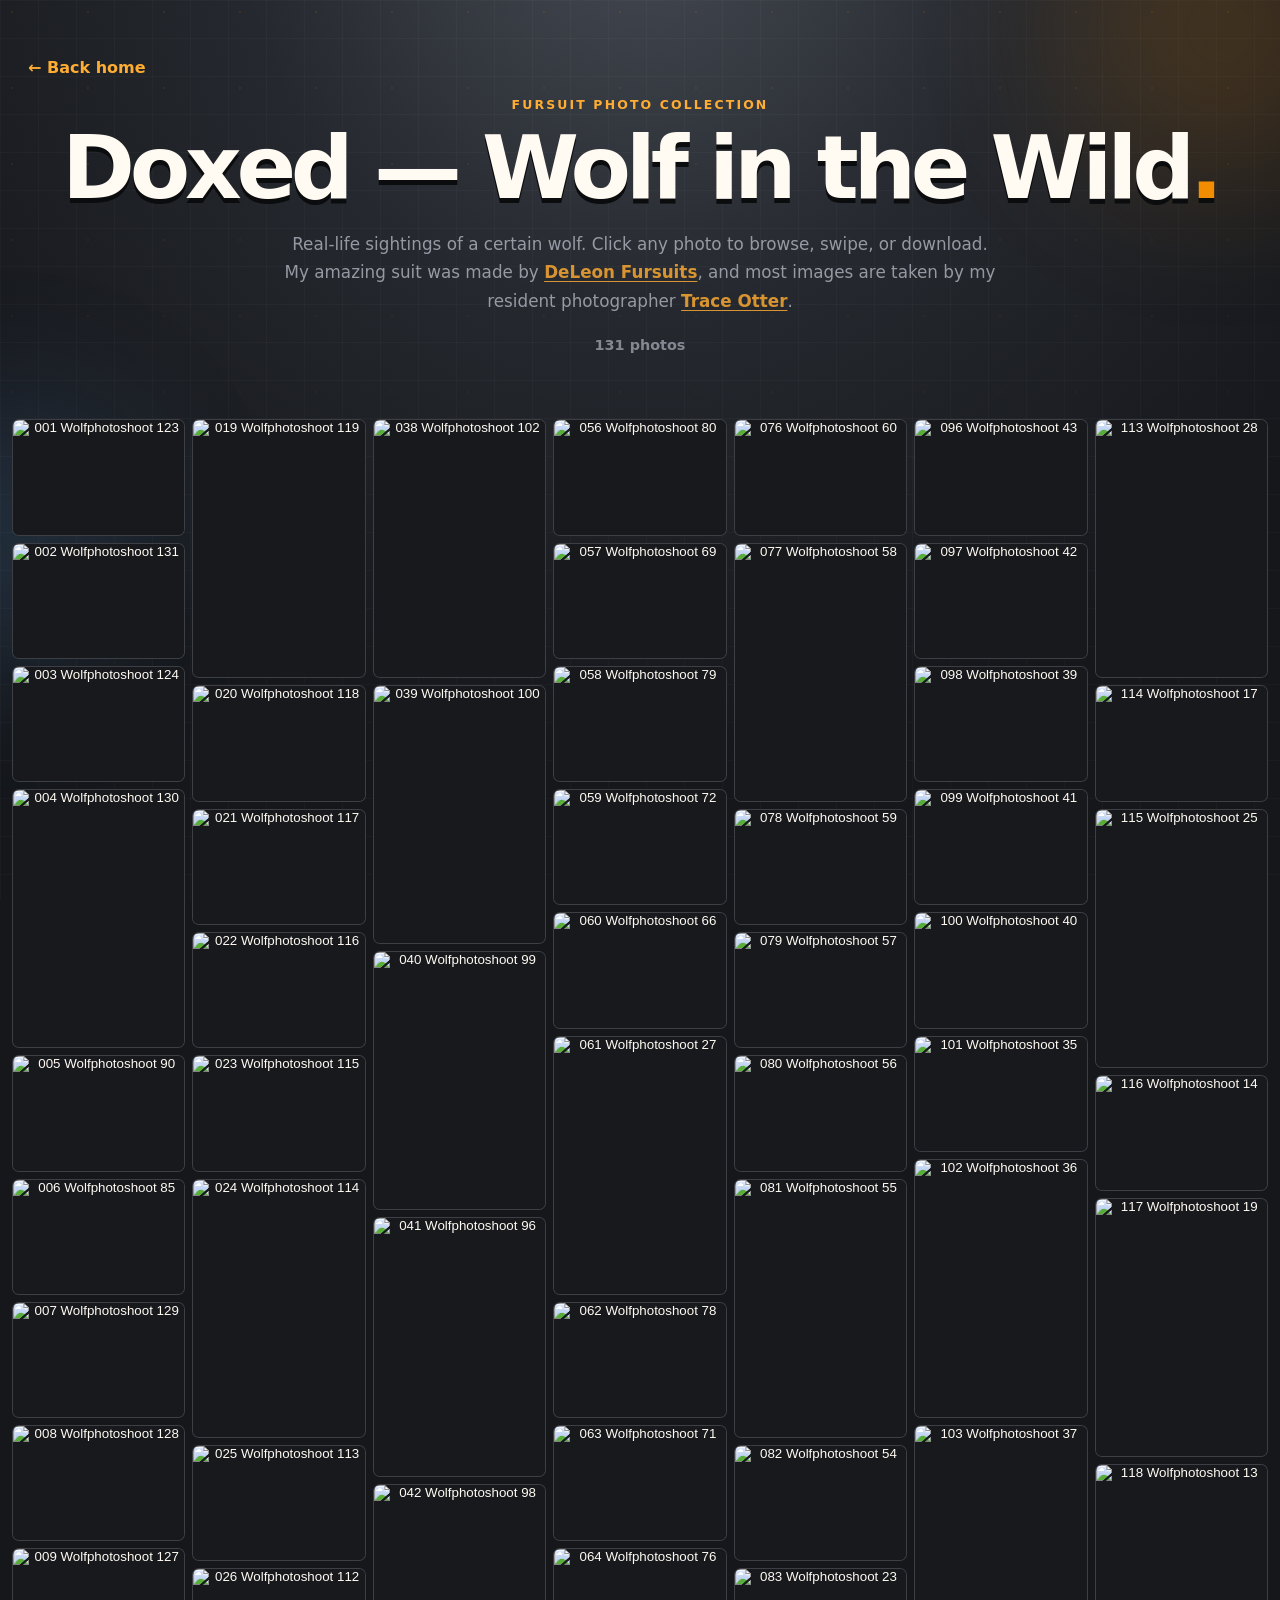
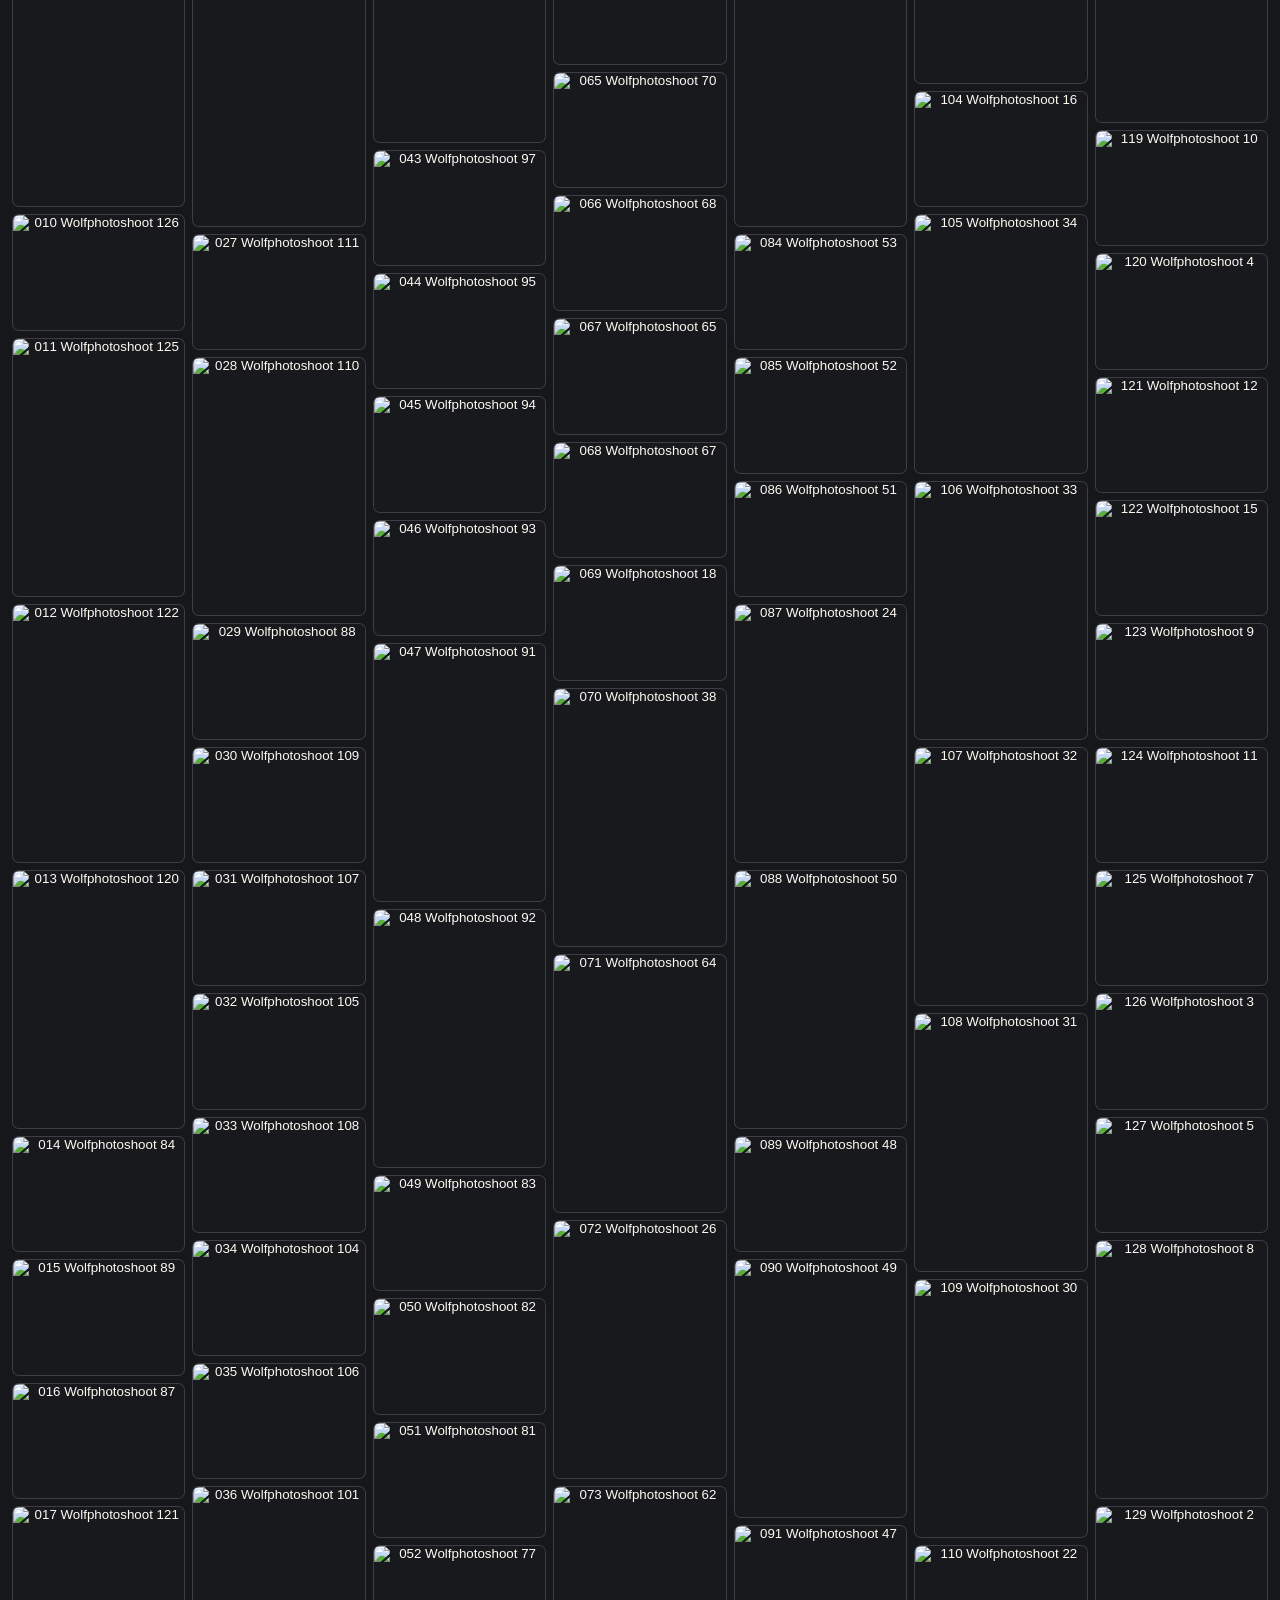
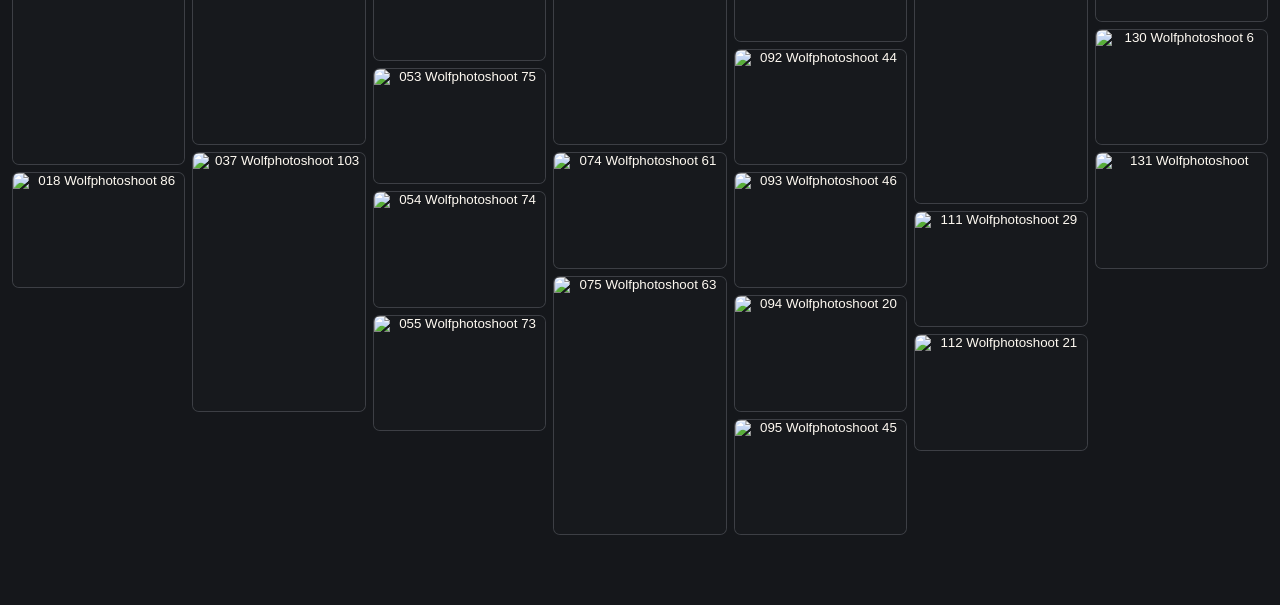
==== fursuit.html @ bd318115 "Add Wolf in the Wild gallery and update artwork and stickers" ====
<!doctype html>
<html lang="en">
<head>
  <meta charset="utf-8">
  <meta name="viewport" content="width=device-width, initial-scale=1, viewport-fit=cover">
  <meta name="theme-color" content="#f28c00">
  <meta name="description" content="Wolf in the Wild — Rex Wolf's fursuit photo gallery.">
  <title>Doxed — Wolf in the Wild | Rex Wolf</title>
  <link rel="icon" type="image/png" href="/favicon.png">
  <link rel="stylesheet" href="styles.css">
  <link rel="stylesheet" href="fursuit.css">
</head>
<body>
  <div class="ambient ambient-one"></div>
  <div class="ambient ambient-two"></div>
  <main class="wild-shell">
    <header class="wild-header">
      <a class="back-link" href="index.html">← Back home</a>
      <p class="wild-eyebrow">Fursuit photo collection</p>
      <h1>Doxed — Wolf in the Wild</h1>
      <p>
        Real-life sightings of a certain wolf. Click any photo to browse, swipe, or download.
        My amazing suit was made by
        <a href="https://www.deleonfursuits.com/" target="_blank" rel="noopener noreferrer">DeLeon Fursuits</a>,
        and most images are taken by my resident photographer
        <a href="https://otterontheinter.net/" target="_blank" rel="noopener noreferrer">Trace Otter</a>.
      </p>
      <p class="wild-count" id="wild-count" aria-live="polite"></p>
    </header>
    <section id="wild-grid" class="wild-grid" aria-label="Fursuit photo gallery"></section>
    <p id="wild-empty" class="wild-empty" hidden>No photos yet. Check back for more wolf sightings!</p>
  </main>
  <div id="wild-lightbox" class="lightbox wild-lightbox" role="dialog" aria-modal="true" aria-label="Fursuit photo viewer" aria-hidden="true">
    <div class="lightbox-panel">
      <header class="lightbox-head">
        <div class="wild-image-details"><h2 id="wild-title"></h2><p id="wild-caption"></p></div>
        <div class="lightbox-actions"><a id="wild-download" class="download-btn" download>Download</a><button class="close-btn" type="button" aria-label="Close photo viewer">×</button></div>
      </header>
      <div class="lightbox-stage"><button class="nav-btn prev" type="button" aria-label="Previous photo">‹</button><img id="wild-image" alt=""><button class="nav-btn next" type="button" aria-label="Next photo">›</button></div>
      <div class="lightbox-counter" id="wild-counter"></div>
    </div>
  </div>
  <script src="fursuit-data.js?v=20261105070651"></script>
  <script src="fursuit.js?v=20261105070651"></script>
</body>
</html>
---- styles.css ----
:root{--orange:#f28c00;--orange2:#ffad32;--charcoal:#1b1d22;--panel:#292c33;--paper:#fffaf2;--muted:#aeb3bd;--blue:#71b7ff;--shadow:#090a0d;--max:520px}
*{box-sizing:border-box}html{min-height:100%;background:#15171b}body{margin:0;min-height:100%;font-family:Inter,ui-rounded,"Segoe UI",system-ui,-apple-system,sans-serif;color:var(--paper);background:
linear-gradient(rgba(255,255,255,.025) 1px,transparent 1px),linear-gradient(90deg,rgba(255,255,255,.025) 1px,transparent 1px),radial-gradient(circle at 50% -10%,#454a53 0,#25282e 34%,#15171b 72%);background-size:38px 38px,38px 38px,auto;background-attachment:fixed;overflow-x:hidden}body:before{content:"";position:fixed;inset:0;pointer-events:none;opacity:.16;background-image:radial-gradient(circle at 12px 12px,rgba(242,140,0,.7) 1px,transparent 1.5px);background-size:76px 76px;mask-image:linear-gradient(to bottom,#000,transparent 78%)}a{color:inherit}.ambient{position:fixed;border-radius:50%;filter:blur(80px);opacity:.17;pointer-events:none}.ambient-one{width:320px;height:320px;background:var(--orange);top:-130px;right:-100px}.ambient-two{width:260px;height:260px;background:var(--blue);left:-120px;top:45%}.landing-shell{width:min(calc(100% - 28px),var(--max));margin:0 auto;padding:24px 0 42px;position:relative}.hero{text-align:center}.hero-art-wrap{position:relative;min-height:286px;display:flex;align-items:flex-end;justify-content:center}.hero-art{width:min(94vw,430px);max-height:350px;object-fit:contain;filter:drop-shadow(0 20px 18px rgba(0,0,0,.34));animation:float 5s ease-in-out infinite}.speech-bubble{position:absolute;right:0;top:6px;background:var(--paper);color:#24262b;border:3px solid var(--charcoal);border-radius:14px;padding:10px 13px;font-weight:800;font-size:.78rem;line-height:1.25;box-shadow:6px 7px 0 var(--orange)}.speech-bubble:after{content:"";position:absolute;left:18px;bottom:-14px;border:8px solid transparent;border-top-color:var(--paper);transform:rotate(12deg)}h1{font-size:clamp(2.8rem,12vw,4.5rem);margin:-2px 0 8px;letter-spacing:-.06em;line-height:.95;text-shadow:0 5px 0 #0b0c0e}h1:after{content:".";color:var(--orange)}.tagline{display:inline-flex;align-items:center;gap:8px;margin:8px 0 22px;padding:9px 14px;border:1px solid rgba(255,255,255,.14);border-radius:999px;background:rgba(255,255,255,.055);font-size:.86rem;color:#e2e4e8;box-shadow:0 6px 18px rgba(0,0,0,.22)}.status-dot{width:9px;height:9px;border-radius:50%;background:var(--orange);box-shadow:0 0 0 4px rgba(242,140,0,.18)}.link-stack{display:grid;gap:11px}.social-card{display:grid;grid-template-columns:48px 1fr auto;gap:13px;align-items:center;min-height:68px;padding:10px 12px;text-decoration:none;background:linear-gradient(145deg,#32353d,#24262c);border:1px solid rgba(255,255,255,.11);border-radius:14px;box-shadow:0 7px 0 #0d0e11,0 12px 25px rgba(0,0,0,.22);transition:transform .16s ease,border-color .16s ease,box-shadow .16s ease;cursor:pointer;position:relative;overflow:hidden}.social-card:before{content:"";position:absolute;left:0;top:0;bottom:0;width:4px;background:var(--orange)}.social-card:hover,.social-card:focus-visible{transform:translateY(-3px);border-color:rgba(242,140,0,.7);box-shadow:0 10px 0 #0d0e11,0 18px 30px rgba(0,0,0,.3);outline:none}.social-card:active{transform:translateY(3px);box-shadow:0 3px 0 #0d0e11}.icon-box{width:48px;height:48px;border-radius:12px;display:grid;place-items:center;background:var(--orange);color:#191a1e;font-weight:950;letter-spacing:-.06em;box-shadow:inset 0 0 0 2px rgba(255,255,255,.25)}.link-copy{display:flex;flex-direction:column;min-width:0}.link-copy strong{font-size:1.03rem}.link-copy small{color:var(--muted);font-size:.78rem;margin-top:2px;white-space:nowrap;overflow:hidden;text-overflow:ellipsis}.action{height:36px;min-width:36px;padding:0 10px;border-radius:10px;display:grid;place-items:center;background:rgba(255,255,255,.075);color:var(--orange2);font-weight:900}.copy-action{font-size:.72rem}.gallery-link{margin-top:5px;background:linear-gradient(145deg,#3b3429,#272522)}.gallery-link .icon-box{background:var(--blue)}.gallery-link:before{background:var(--blue)}.gallery-link .action{color:var(--blue)}footer{text-align:center;margin-top:38px;color:#8f949f;font-size:.76rem}.footer-avatar{width:94px;height:94px;border-radius:50%;object-fit:cover;border:3px solid var(--orange);box-shadow:0 8px 0 #0d0e11;margin-bottom:8px}.toast{position:fixed;left:50%;bottom:28px;transform:translate(-50%,30px);opacity:0;background:var(--paper);color:#202126;padding:11px 16px;border-radius:999px;font-weight:850;box-shadow:0 12px 30px rgba(0,0,0,.4);transition:.22s ease;z-index:50}.toast.show{opacity:1;transform:translate(-50%,0)}
/* Gallery */
.gallery-shell{width:min(calc(100% - 28px),1050px);margin:0 auto;padding:34px 0 60px;position:relative}
.gallery-header{margin-bottom:24px}
.back-link{display:inline-block;color:var(--orange2);font-weight:800;text-decoration:none;margin-bottom:20px}
.gallery-title-row{display:flex;align-items:center;gap:18px}
.gallery-title-row img{width:92px;height:92px;border-radius:24px;object-fit:cover;border:3px solid var(--orange);box-shadow:0 8px 0 #0b0c0f}
.gallery-title-row h1{font-size:clamp(2.25rem,8vw,4rem);margin:0 0 7px}
.gallery-title-row p{margin:0;color:var(--muted)}
.gallery-grid{display:grid;grid-template-columns:repeat(auto-fit,minmax(220px,1fr));gap:16px}
.gallery-card{padding:0;border:1px solid rgba(255,255,255,.12);border-radius:16px;overflow:hidden;background:#292c32;color:var(--paper);text-align:left;cursor:pointer;box-shadow:0 8px 0 #0c0d10;transition:.18s ease}
.gallery-card:hover,
.gallery-card:focus-visible{transform:translateY(-4px);border-color:var(--orange);outline:none}
.gallery-card img {
    display: block;
    width: 100%;
    aspect-ratio: 1;
    object-fit: cover;
    object-position: center 25%;
    background: #111;
}
.gallery-card span{display:flex;flex-direction:column;padding:13px 14px 15px}
.gallery-card strong{font-size:1rem}.gallery-card small{color:var(--muted);margin-top:3px}
.lightbox{position:fixed;inset:0;padding:20px;background:rgba(5,6,8,.88);backdrop-filter:blur(9px);display:none;place-items:center;z-index:100}
.lightbox.open{display:grid}
.lightbox-panel{width:min(100%,1100px);max-height:calc(100vh - 40px);display:flex;flex-direction:column;background:#1f2227;border:1px solid rgba(255,255,255,.13);border-radius:18px;overflow:hidden;box-shadow:0 30px 80px rgba(0,0,0,.65)}
.lightbox-head{display:flex;justify-content:space-between;align-items:center;gap:16px;padding:13px 16px;background:#f7f3ec;color:#222}
.lightbox-head h2{font-size:1rem;margin:0}
.lightbox-head p{font-size:.75rem;color:#666;margin:3px 0 0}
.lightbox-actions{display:flex;gap:8px;align-items:center}
.download-btn,.close-btn{border:0;border-radius:999px;padding:9px 13px;background:#222;color:#fff;text-decoration:none;font-weight:800;font-size:.78rem}
.close-btn{width:36px;height:36px;padding:0;background:#e6e1d9;color:#222;font-size:1.35rem;cursor:pointer}
.lightbox-stage{min-height:0;position:relative;display:flex;align-items:center;justify-content:center;padding:16px;background:#111318;flex:1}
.lightbox-stage img{max-width:100%;max-height:calc(100vh - 155px);object-fit:contain}
.nav-btn{position:absolute;top:50%;transform:translateY(-50%);width:46px;height:58px;border:0;border-radius:13px;background:rgba(0,0,0,.55);color:#fff;font-size:2.2rem;cursor:pointer}
.nav-btn.prev{left:12px}
.nav-btn.next{right:12px}
.lightbox-counter{text-align:center;padding:7px;background:#191b20;color:#999;font-size:.74rem}

@keyframes float{50%{transform:translateY(-8px) rotate(-.4deg)}}@media(max-width:560px){.landing-shell{padding-top:8px}
.hero-art-wrap{min-height:248px}
.speech-bubble{right:2px;top:2px;font-size:.69rem}
.social-card{min-height:64px;grid-template-columns:44px 1fr auto}
.icon-box{width:44px;height:44px}.gallery-title-row img{width:72px;height:72px;border-radius:19px}
.lightbox{padding:0}.lightbox-panel{max-height:100vh;height:100%;border-radius:0}
.lightbox-head{padding:11px}.download-btn{padding:8px 10px}.lightbox-stage img{max-height:calc(100vh - 140px)}.nav-btn{width:39px;height:50px}.gallery-grid{grid-template-columns:repeat(2,minmax(0,1fr));gap:11px}.gallery-card span{padding:10px}.gallery-card small{font-size:.69rem}}@media(prefers-reduced-motion:reduce){*{scroll-behavior:auto!important;animation:none!important;transition:none!important}}

.icon-box {
    width: 52px;
    height: 52px;
    flex-shrink: 0;

    overflow: hidden;      /* clips anything outside */
    border-radius: 14px;   /* same radius as your icons */

    padding: 0;
    display: flex;
    align-items: center;
    justify-content: center;
}

.icon-box img {
    width: 100%;
    height: 100%;
    display: block;
    object-fit: cover;     /* fills the box */
}

/* Artist Reference */
.artist-shell{width:min(calc(100% - 28px),1050px);margin:0 auto;padding:34px 0 60px;position:relative}
.artist-header{margin-bottom:24px}
.artist-actions{display:flex;justify-content:center;margin:28px 0 26px}
.terms-btn{display:inline-flex;align-items:center;justify-content:center;min-height:58px;padding:0 28px;border-radius:14px;background:linear-gradient(145deg,#f7a62d,#f28c00);color:#1b1d22;text-decoration:none;font-weight:900;font-size:1.05rem;border:1px solid rgba(255,255,255,.25);box-shadow:0 8px 0 #9d5b00,0 14px 28px rgba(0,0,0,.28);transition:transform .16s ease,box-shadow .16s ease}
.terms-btn:hover,.terms-btn:focus-visible{transform:translateY(-3px);box-shadow:0 11px 0 #9d5b00,0 18px 32px rgba(0,0,0,.32);outline:none}
.terms-btn:active{transform:translateY(3px);box-shadow:0 4px 0 #9d5b00}
.refsheet-wrap{margin:0 0 34px;padding:12px;background:#292c32;border:1px solid rgba(255,255,255,.12);border-radius:16px;box-shadow:0 8px 0 #0c0d10}
.refsheet-wrap img{display:block;width:100%;height:auto;border-radius:10px;background:#111}
.artist-copy{max-width:860px;margin:0 auto;color:#e7e9ed;font-size:1rem;line-height:1.72}
.artist-copy h2{margin:34px 0 12px;color:var(--paper);font-size:1.65rem;letter-spacing:-.025em}
.artist-copy h2:first-child{margin-top:0}
.artist-copy p{margin:0 0 17px}
.artist-copy ul{margin:0 0 18px;padding-left:1.4rem}
.artist-copy li{margin:7px 0}
.artist-copy strong{color:var(--paper)}
.artist-copy a{color:var(--orange2);font-weight:800}
.artist-note{margin:24px 0;padding:18px 20px;background:linear-gradient(145deg,#3b3429,#272522);border:1px solid rgba(242,140,0,.45);border-left:5px solid var(--orange);border-radius:14px;box-shadow:0 7px 0 #0d0e11}
.artist-note h2{margin:0 0 10px;font-size:1.25rem;color:var(--orange2)}
.artist-note p:last-child,.artist-note ul:last-child{margin-bottom:0}
.artist-shorthand{margin:24px 0;padding:14px 18px;text-align:center;background:rgba(255,255,255,.055);border:1px solid rgba(255,255,255,.14);border-radius:14px;font-weight:900;color:var(--paper)}
@media(max-width:560px){.artist-shell{padding-top:24px}.artist-actions{margin-top:22px}.terms-btn{width:100%}.refsheet-wrap{padding:7px;margin-bottom:28px}.artist-copy{font-size:.96rem;line-height:1.66}.artist-copy h2{font-size:1.4rem}.artist-note{padding:16px}}
---- fursuit.css ----
/* Wolf in the Wild — Header Styling */
/* Inherits the existing RexWolf palette and background */

.wild-shell {
    width: min(1500px, calc(100% - 28px));
    margin: auto;
    padding: 34px 0 70px;
    position: relative;
}

/* Header — matches Sticker Gallery spacing */
.wild-header {
    position: relative;
    text-align: center;
    margin-bottom: 28px;
    padding: 24px 16px 38px;
}

/* Back to homepage */
.wild-header .back-link {
    display: block;
    width: max-content;
    text-align: left;
}

/* Small orange text above title */
.wild-eyebrow {
    color: var(--orange2);
    font-size: 0.78rem;
    font-weight: 900;
    letter-spacing: 0.17em;
    text-transform: uppercase;
    margin: 6px 0 14px;
}

/* Main title */
.wild-header h1 {
    margin: 0;
    font-size: clamp(2.5rem, 7vw, 5.5rem);
    line-height: 0.95;
}

/* Description */
.wild-header > p:not(.wild-eyebrow):not(.wild-count) {
    max-width: 720px;
    margin: 20px auto 0;
    color: var(--muted);
    font-size: 1.05rem;
    line-height: 1.7;
    opacity: 0.82;
}

/* Photographer and maker credits */
.wild-header p a {
    color: var(--orange2);
    font-weight: 800;
    text-decoration: underline;
    text-underline-offset: 3px;
    transition: color 0.2s ease;
}

.wild-header p a:hover {
    color: var(--paper);
}

/* Photo count */
.wild-header .wild-count {
    margin: 22px 0 0;
    color: var(--muted);
    font-size: 0.9rem;
    font-weight: 700;
    opacity: 0.7;
}
/* Responsive masonry: each photo keeps its natural aspect ratio.
   CSS multi-columns create the staggered, tightly packed photo-wall look. */
.wild-shell{width:min(1800px,calc(100% - 24px))}
.wild-grid{column-count:8;column-gap:7px}
.wild-card{display:block;width:100%;height:auto;position:relative;break-inside:avoid;-webkit-column-break-inside:avoid;margin:0 0 7px;padding:0;border:1px solid rgba(255,255,255,.13);border-radius:7px;overflow:hidden;background:#202329;color:var(--paper);cursor:pointer;box-shadow:none;transition:border-color .17s ease,filter .17s ease}
.wild-card:hover,.wild-card:focus-visible{border-color:var(--orange);filter:brightness(1.08);outline:2px solid var(--orange);outline-offset:-2px}
.wild-card img{display:block;width:100%;height:auto;object-fit:contain;background:#17191d}
.wild-card span{position:absolute;bottom:0;left:0;right:0;padding:20px 7px 7px;background:linear-gradient(transparent,rgba(0,0,0,.82));font-weight:700;font-size:.69rem;color:white;text-align:left;opacity:0;transition:opacity .17s}
.wild-card:hover span,.wild-card:focus-visible span{opacity:1}
@media(max-width:1500px){.wild-grid{column-count:7}}
@media(max-width:1250px){.wild-grid{column-count:6}}
@media(max-width:1050px){.wild-grid{column-count:5}}
@media(max-width:850px){.wild-grid{column-count:4}}
.wild-empty{text-align:center;color:var(--muted);padding:40px}
.wild-lightbox .lightbox-panel{height:min(94dvh,1000px)}
.wild-lightbox .lightbox-stage{overflow:hidden}
.wild-lightbox .lightbox-stage img{width:auto;height:auto;max-width:100%;max-height:calc(94dvh - 110px)}
.wild-image-details{min-width:0}
.wild-image-details h2,.wild-image-details p{overflow:hidden;text-overflow:ellipsis;white-space:nowrap}
@media(max-width:680px){.wild-shell{padding-top:22px;width:calc(100% - 18px)}.wild-grid{column-count:3;column-gap:6px}.wild-card{margin-bottom:6px;border-radius:6px}.wild-lightbox .lightbox-panel{height:100dvh;max-height:100dvh}.wild-lightbox .lightbox-stage img{max-height:calc(100dvh - 130px)}.wild-lightbox .lightbox-head{gap:7px}.wild-image-details{flex:1}}
@media(max-width:430px){.wild-grid{column-count:2}}
@media(prefers-reduced-motion:reduce){.wild-card,.wild-card span{transition:none}}
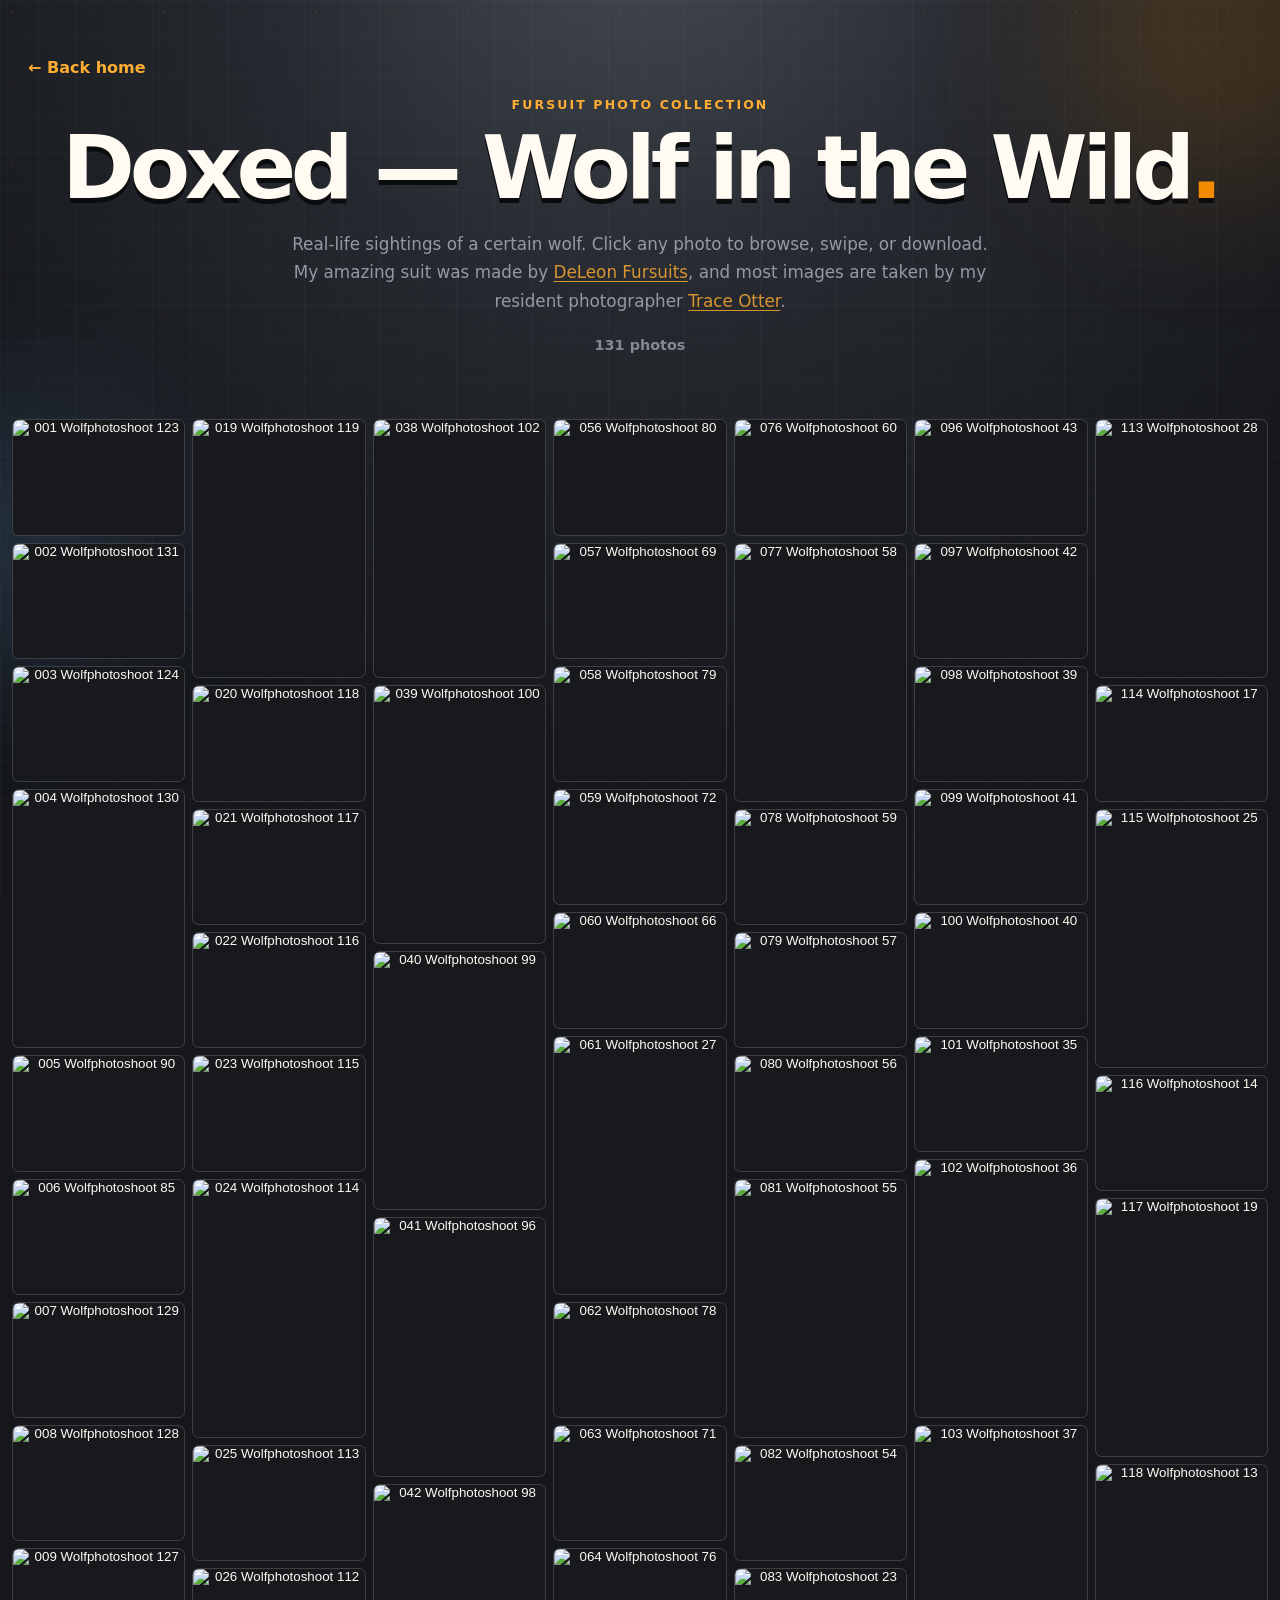
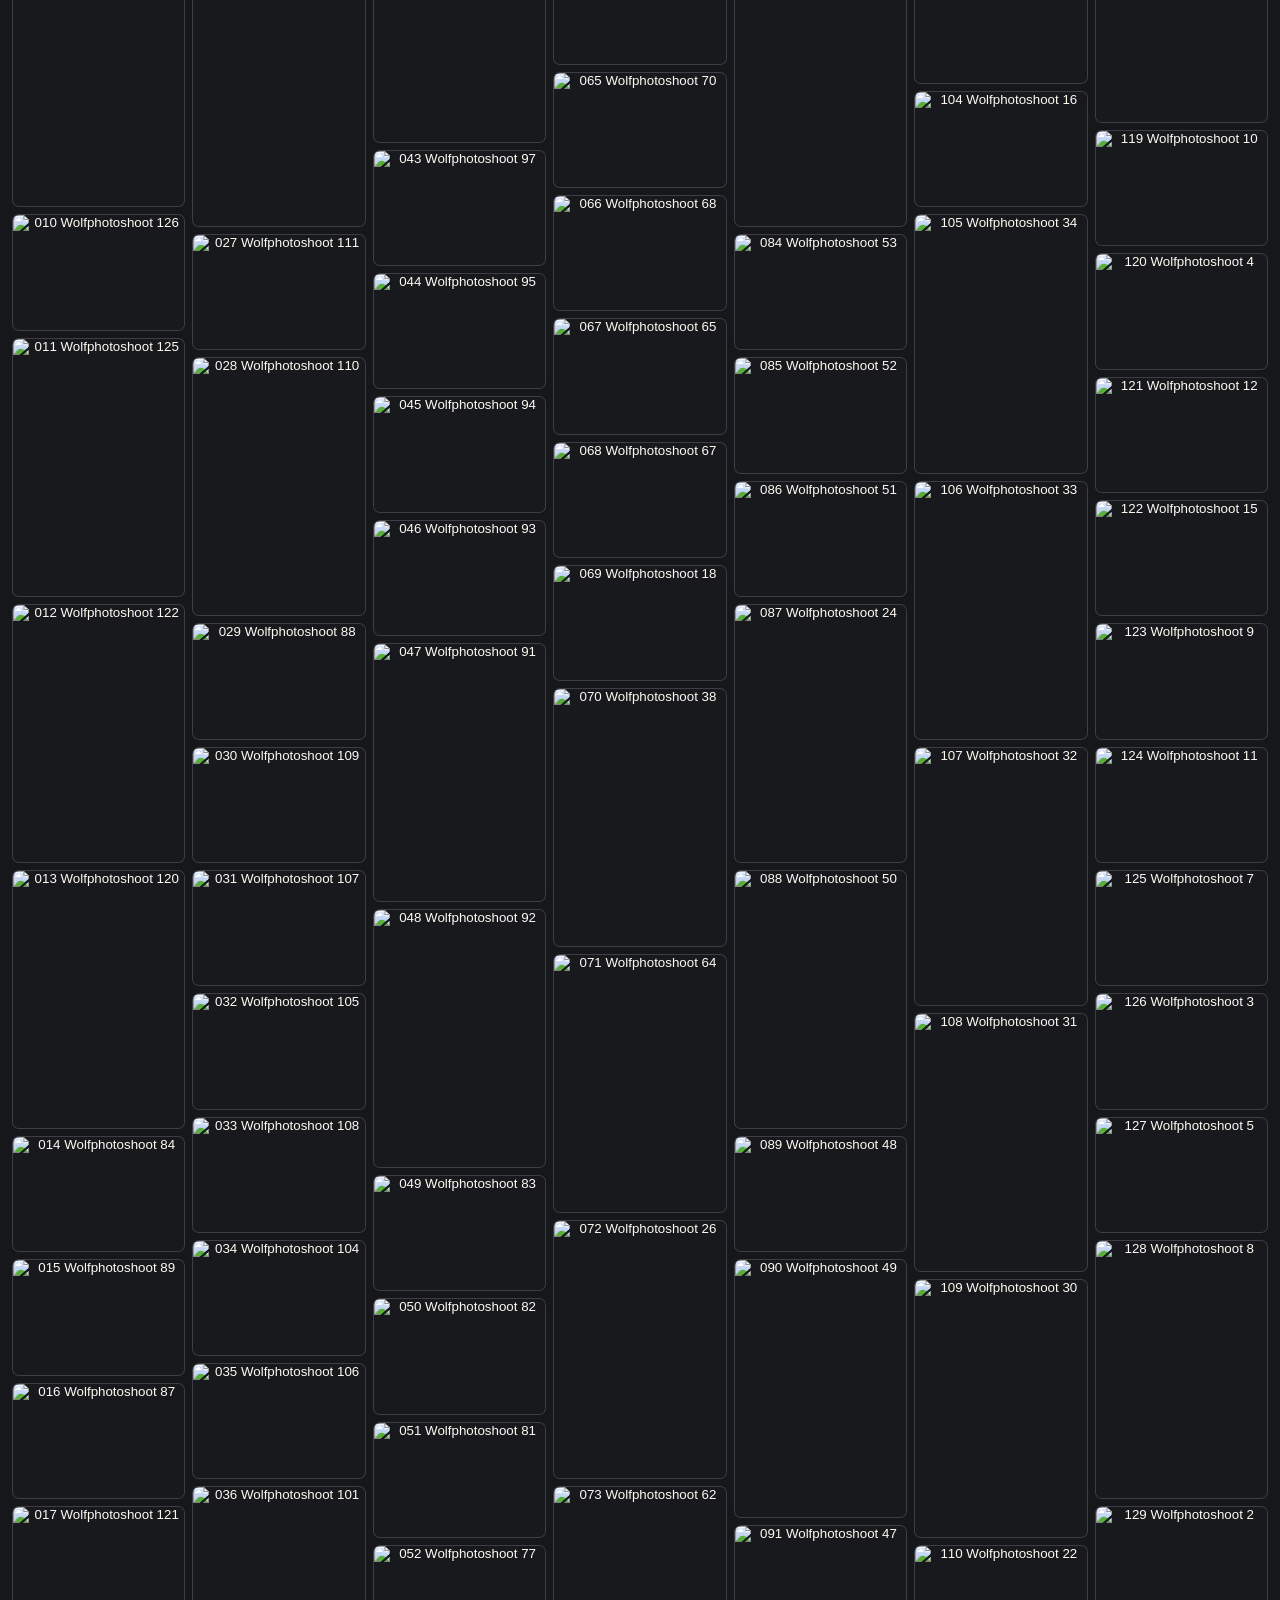
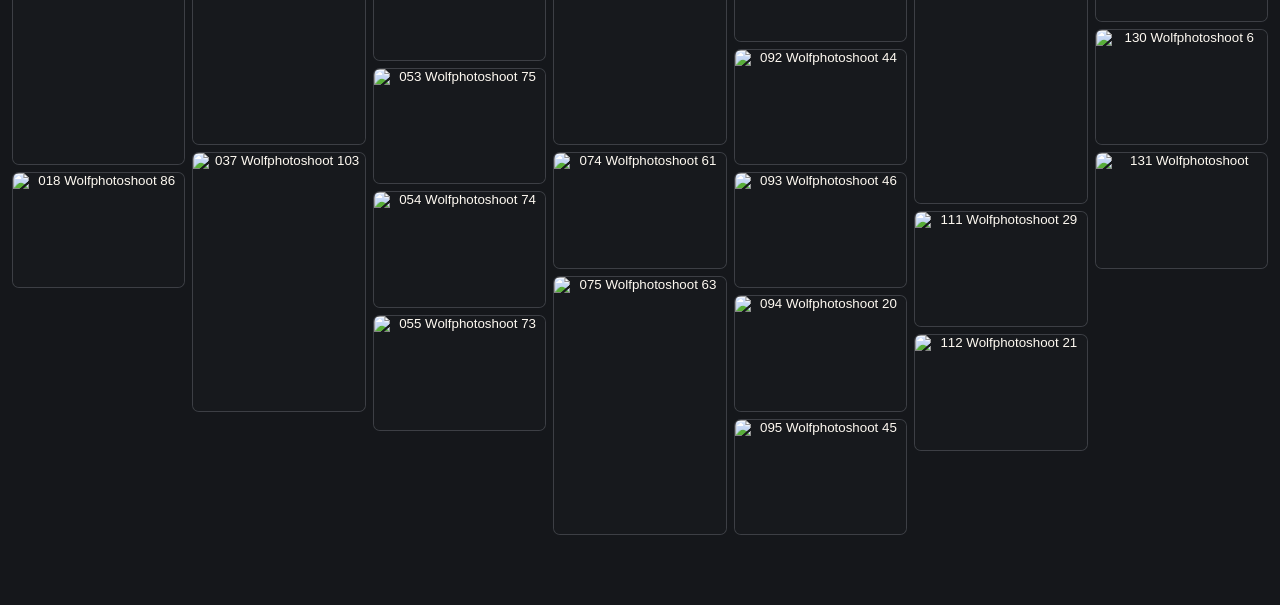
==== commit 5f0db36e: "Format CSS and unify creator-credit link styling" ====
--- a/fursuit.html
+++ b/fursuit.html
@@ -7,8 +7,8 @@
   <meta name="description" content="Wolf in the Wild — Rex Wolf's fursuit photo gallery.">
   <title>Doxed — Wolf in the Wild | Rex Wolf</title>
   <link rel="icon" type="image/png" href="/favicon.png">
-  <link rel="stylesheet" href="styles.css">
-  <link rel="stylesheet" href="fursuit.css">
+  <link rel="stylesheet" href="styles.css?v=20261106-creator-links-css">
+  <link rel="stylesheet" href="fursuit.css?v=20261106-creator-links-css">
 </head>
 <body>
   <div class="ambient ambient-one"></div>
@@ -19,11 +19,7 @@
       <p class="wild-eyebrow">Fursuit photo collection</p>
       <h1>Doxed — Wolf in the Wild</h1>
       <p>
-        Real-life sightings of a certain wolf. Click any photo to browse, swipe, or download.
-        My amazing suit was made by
-        <a href="https://www.deleonfursuits.com/" target="_blank" rel="noopener noreferrer">DeLeon Fursuits</a>,
-        and most images are taken by my resident photographer
-        <a href="https://otterontheinter.net/" target="_blank" rel="noopener noreferrer">Trace Otter</a>.
+        Real-life sightings of a certain wolf. Click any photo to browse, swipe, or download. My amazing suit was made by <span data-artist="deleon-fursuits">DeLeon Fursuits</span>, and most images are taken by my resident photographer <span data-artist="trace-otter">Trace Otter</span>.
       </p>
       <p class="wild-count" id="wild-count" aria-live="polite"></p>
     </header>
@@ -42,5 +38,6 @@
   </div>
   <script src="fursuit-data.js?v=20261105070651"></script>
   <script src="fursuit.js?v=20261105070651"></script>
+<script src="/artist-links.js?v=20261106-creator-links-css"></script>
 </body>
 </html>
--- a/styles.css
+++ b/styles.css
@@ -1,92 +1,844 @@
-:root{--orange:#f28c00;--orange2:#ffad32;--charcoal:#1b1d22;--panel:#292c33;--paper:#fffaf2;--muted:#aeb3bd;--blue:#71b7ff;--shadow:#090a0d;--max:520px}
-*{box-sizing:border-box}html{min-height:100%;background:#15171b}body{margin:0;min-height:100%;font-family:Inter,ui-rounded,"Segoe UI",system-ui,-apple-system,sans-serif;color:var(--paper);background:
-linear-gradient(rgba(255,255,255,.025) 1px,transparent 1px),linear-gradient(90deg,rgba(255,255,255,.025) 1px,transparent 1px),radial-gradient(circle at 50% -10%,#454a53 0,#25282e 34%,#15171b 72%);background-size:38px 38px,38px 38px,auto;background-attachment:fixed;overflow-x:hidden}body:before{content:"";position:fixed;inset:0;pointer-events:none;opacity:.16;background-image:radial-gradient(circle at 12px 12px,rgba(242,140,0,.7) 1px,transparent 1.5px);background-size:76px 76px;mask-image:linear-gradient(to bottom,#000,transparent 78%)}a{color:inherit}.ambient{position:fixed;border-radius:50%;filter:blur(80px);opacity:.17;pointer-events:none}.ambient-one{width:320px;height:320px;background:var(--orange);top:-130px;right:-100px}.ambient-two{width:260px;height:260px;background:var(--blue);left:-120px;top:45%}.landing-shell{width:min(calc(100% - 28px),var(--max));margin:0 auto;padding:24px 0 42px;position:relative}.hero{text-align:center}.hero-art-wrap{position:relative;min-height:286px;display:flex;align-items:flex-end;justify-content:center}.hero-art{width:min(94vw,430px);max-height:350px;object-fit:contain;filter:drop-shadow(0 20px 18px rgba(0,0,0,.34));animation:float 5s ease-in-out infinite}.speech-bubble{position:absolute;right:0;top:6px;background:var(--paper);color:#24262b;border:3px solid var(--charcoal);border-radius:14px;padding:10px 13px;font-weight:800;font-size:.78rem;line-height:1.25;box-shadow:6px 7px 0 var(--orange)}.speech-bubble:after{content:"";position:absolute;left:18px;bottom:-14px;border:8px solid transparent;border-top-color:var(--paper);transform:rotate(12deg)}h1{font-size:clamp(2.8rem,12vw,4.5rem);margin:-2px 0 8px;letter-spacing:-.06em;line-height:.95;text-shadow:0 5px 0 #0b0c0e}h1:after{content:".";color:var(--orange)}.tagline{display:inline-flex;align-items:center;gap:8px;margin:8px 0 22px;padding:9px 14px;border:1px solid rgba(255,255,255,.14);border-radius:999px;background:rgba(255,255,255,.055);font-size:.86rem;color:#e2e4e8;box-shadow:0 6px 18px rgba(0,0,0,.22)}.status-dot{width:9px;height:9px;border-radius:50%;background:var(--orange);box-shadow:0 0 0 4px rgba(242,140,0,.18)}.link-stack{display:grid;gap:11px}.social-card{display:grid;grid-template-columns:48px 1fr auto;gap:13px;align-items:center;min-height:68px;padding:10px 12px;text-decoration:none;background:linear-gradient(145deg,#32353d,#24262c);border:1px solid rgba(255,255,255,.11);border-radius:14px;box-shadow:0 7px 0 #0d0e11,0 12px 25px rgba(0,0,0,.22);transition:transform .16s ease,border-color .16s ease,box-shadow .16s ease;cursor:pointer;position:relative;overflow:hidden}.social-card:before{content:"";position:absolute;left:0;top:0;bottom:0;width:4px;background:var(--orange)}.social-card:hover,.social-card:focus-visible{transform:translateY(-3px);border-color:rgba(242,140,0,.7);box-shadow:0 10px 0 #0d0e11,0 18px 30px rgba(0,0,0,.3);outline:none}.social-card:active{transform:translateY(3px);box-shadow:0 3px 0 #0d0e11}.icon-box{width:48px;height:48px;border-radius:12px;display:grid;place-items:center;background:var(--orange);color:#191a1e;font-weight:950;letter-spacing:-.06em;box-shadow:inset 0 0 0 2px rgba(255,255,255,.25)}.link-copy{display:flex;flex-direction:column;min-width:0}.link-copy strong{font-size:1.03rem}.link-copy small{color:var(--muted);font-size:.78rem;margin-top:2px;white-space:nowrap;overflow:hidden;text-overflow:ellipsis}.action{height:36px;min-width:36px;padding:0 10px;border-radius:10px;display:grid;place-items:center;background:rgba(255,255,255,.075);color:var(--orange2);font-weight:900}.copy-action{font-size:.72rem}.gallery-link{margin-top:5px;background:linear-gradient(145deg,#3b3429,#272522)}.gallery-link .icon-box{background:var(--blue)}.gallery-link:before{background:var(--blue)}.gallery-link .action{color:var(--blue)}footer{text-align:center;margin-top:38px;color:#8f949f;font-size:.76rem}.footer-avatar{width:94px;height:94px;border-radius:50%;object-fit:cover;border:3px solid var(--orange);box-shadow:0 8px 0 #0d0e11;margin-bottom:8px}.toast{position:fixed;left:50%;bottom:28px;transform:translate(-50%,30px);opacity:0;background:var(--paper);color:#202126;padding:11px 16px;border-radius:999px;font-weight:850;box-shadow:0 12px 30px rgba(0,0,0,.4);transition:.22s ease;z-index:50}.toast.show{opacity:1;transform:translate(-50%,0)}
+:root {
+  --orange:#f28c00;
+  --orange2:#ffad32;
+  --charcoal:#1b1d22;
+  --panel:#292c33;
+  --paper:#fffaf2;
+  --muted:#aeb3bd;
+  --blue:#71b7ff;
+  --shadow:#090a0d;
+  --max:520px
+}
+
+* {
+  box-sizing:border-box
+}
+
+html {
+  min-height:100%;
+  background:#15171b
+}
+
+body {
+  margin:0;
+  min-height:100%;
+  font-family:Inter,ui-rounded,"Segoe UI",system-ui,-apple-system,sans-serif;
+  color:var(--paper);
+  background:
+linear-gradient(rgba(255,255,255,.025) 1px,transparent 1px),linear-gradient(90deg,rgba(255,255,255,.025) 1px,transparent 1px),radial-gradient(circle at 50% -10%,#454a53 0,#25282e 34%,#15171b 72%);
+  background-size:38px 38px,38px 38px,auto;
+  background-attachment:fixed;
+  overflow-x:hidden
+}
+
+body:before {
+  content:"";
+  position:fixed;
+  inset:0;
+  pointer-events:none;
+  opacity:.16;
+  background-image:radial-gradient(circle at 12px 12px,rgba(242,140,0,.7) 1px,transparent 1.5px);
+  background-size:76px 76px;
+  mask-image:linear-gradient(to bottom,#000,transparent 78%)
+}
+
+a {
+  color:inherit
+}
+
+.ambient {
+  position:fixed;
+  border-radius:50%;
+  filter:blur(80px);
+  opacity:.17;
+  pointer-events:none
+}
+
+.ambient-one {
+  width:320px;
+  height:320px;
+  background:var(--orange);
+  top:-130px;
+  right:-100px
+}
+
+.ambient-two {
+  width:260px;
+  height:260px;
+  background:var(--blue);
+  left:-120px;
+  top:45%
+}
+
+.landing-shell {
+  width:min(calc(100% - 28px),var(--max));
+  margin:0 auto;
+  padding:24px 0 42px;
+  position:relative
+}
+
+.hero {
+  text-align:center
+}
+
+.hero-art-wrap {
+  position:relative;
+  min-height:286px;
+  display:flex;
+  align-items:flex-end;
+  justify-content:center
+}
+
+.hero-art {
+  width:min(94vw,430px);
+  max-height:350px;
+  object-fit:contain;
+  filter:drop-shadow(0 20px 18px rgba(0,0,0,.34));
+  animation:float 5s ease-in-out infinite
+}
+
+.speech-bubble {
+  position:absolute;
+  right:0;
+  top:6px;
+  background:var(--paper);
+  color:#24262b;
+  border:3px solid var(--charcoal);
+  border-radius:14px;
+  padding:10px 13px;
+  font-weight:800;
+  font-size:.78rem;
+  line-height:1.25;
+  box-shadow:6px 7px 0 var(--orange)
+}
+
+.speech-bubble:after {
+  content:"";
+  position:absolute;
+  left:18px;
+  bottom:-14px;
+  border:8px solid transparent;
+  border-top-color:var(--paper);
+  transform:rotate(12deg)
+}
+
+h1 {
+  font-size:clamp(2.8rem,12vw,4.5rem);
+  margin:-2px 0 8px;
+  letter-spacing:-.06em;
+  line-height:.95;
+  text-shadow:0 5px 0 #0b0c0e
+}
+
+h1:after {
+  content:".";
+  color:var(--orange)
+}
+
+.tagline {
+  display:inline-flex;
+  align-items:center;
+  gap:8px;
+  margin:8px 0 22px;
+  padding:9px 14px;
+  border:1px solid rgba(255,255,255,.14);
+  border-radius:999px;
+  background:rgba(255,255,255,.055);
+  font-size:.86rem;
+  color:#e2e4e8;
+  box-shadow:0 6px 18px rgba(0,0,0,.22)
+}
+
+.status-dot {
+  width:9px;
+  height:9px;
+  border-radius:50%;
+  background:var(--orange);
+  box-shadow:0 0 0 4px rgba(242,140,0,.18)
+}
+
+.link-stack {
+  display:grid;
+  gap:11px
+}
+
+.social-card {
+  display:grid;
+  grid-template-columns:48px 1fr auto;
+  gap:13px;
+  align-items:center;
+  min-height:68px;
+  padding:10px 12px;
+  text-decoration:none;
+  background:linear-gradient(145deg,#32353d,#24262c);
+  border:1px solid rgba(255,255,255,.11);
+  border-radius:14px;
+  box-shadow:0 7px 0 #0d0e11,0 12px 25px rgba(0,0,0,.22);
+  transition:transform .16s ease,border-color .16s ease,box-shadow .16s ease;
+  cursor:pointer;
+  position:relative;
+  overflow:hidden
+}
+
+.social-card:before {
+  content:"";
+  position:absolute;
+  left:0;
+  top:0;
+  bottom:0;
+  width:4px;
+  background:var(--orange)
+}
+
+.social-card:hover,.social-card:focus-visible {
+  transform:translateY(-3px);
+  border-color:rgba(242,140,0,.7);
+  box-shadow:0 10px 0 #0d0e11,0 18px 30px rgba(0,0,0,.3);
+  outline:none
+}
+
+.social-card:active {
+  transform:translateY(3px);
+  box-shadow:0 3px 0 #0d0e11
+}
+
+.icon-box {
+  width:48px;
+  height:48px;
+  border-radius:12px;
+  display:grid;
+  place-items:center;
+  background:var(--orange);
+  color:#191a1e;
+  font-weight:950;
+  letter-spacing:-.06em;
+  box-shadow:inset 0 0 0 2px rgba(255,255,255,.25)
+}
+
+.link-copy {
+  display:flex;
+  flex-direction:column;
+  min-width:0
+}
+
+.link-copy strong {
+  font-size:1.03rem
+}
+
+.link-copy small {
+  color:var(--muted);
+  font-size:.78rem;
+  margin-top:2px;
+  white-space:nowrap;
+  overflow:hidden;
+  text-overflow:ellipsis
+}
+
+.action {
+  height:36px;
+  min-width:36px;
+  padding:0 10px;
+  border-radius:10px;
+  display:grid;
+  place-items:center;
+  background:rgba(255,255,255,.075);
+  color:var(--orange2);
+  font-weight:900
+}
+
+.copy-action {
+  font-size:.72rem
+}
+
+.gallery-link {
+  margin-top:5px;
+  background:linear-gradient(145deg,#3b3429,#272522)
+}
+
+.gallery-link .icon-box {
+  background:var(--blue)
+}
+
+.gallery-link:before {
+  background:var(--blue)
+}
+
+.gallery-link .action {
+  color:var(--blue)
+}
+
+footer {
+  text-align:center;
+  margin-top:38px;
+  color:#8f949f;
+  font-size:.76rem
+}
+
+.footer-avatar {
+  width:94px;
+  height:94px;
+  border-radius:50%;
+  object-fit:cover;
+  border:3px solid var(--orange);
+  box-shadow:0 8px 0 #0d0e11;
+  margin-bottom:8px
+}
+
+.toast {
+  position:fixed;
+  left:50%;
+  bottom:28px;
+  transform:translate(-50%,30px);
+  opacity:0;
+  background:var(--paper);
+  color:#202126;
+  padding:11px 16px;
+  border-radius:999px;
+  font-weight:850;
+  box-shadow:0 12px 30px rgba(0,0,0,.4);
+  transition:.22s ease;
+  z-index:50
+}
+
+.toast.show {
+  opacity:1;
+  transform:translate(-50%,0)
+}
+
 /* Gallery */
-.gallery-shell{width:min(calc(100% - 28px),1050px);margin:0 auto;padding:34px 0 60px;position:relative}
-.gallery-header{margin-bottom:24px}
-.back-link{display:inline-block;color:var(--orange2);font-weight:800;text-decoration:none;margin-bottom:20px}
-.gallery-title-row{display:flex;align-items:center;gap:18px}
-.gallery-title-row img{width:92px;height:92px;border-radius:24px;object-fit:cover;border:3px solid var(--orange);box-shadow:0 8px 0 #0b0c0f}
-.gallery-title-row h1{font-size:clamp(2.25rem,8vw,4rem);margin:0 0 7px}
-.gallery-title-row p{margin:0;color:var(--muted)}
-.gallery-grid{display:grid;grid-template-columns:repeat(auto-fit,minmax(220px,1fr));gap:16px}
-.gallery-card{padding:0;border:1px solid rgba(255,255,255,.12);border-radius:16px;overflow:hidden;background:#292c32;color:var(--paper);text-align:left;cursor:pointer;box-shadow:0 8px 0 #0c0d10;transition:.18s ease}
+.gallery-shell {
+  width:min(calc(100% - 28px),1050px);
+  margin:0 auto;
+  padding:34px 0 60px;
+  position:relative
+}
+
+.gallery-header {
+  margin-bottom:24px
+}
+
+.back-link {
+  display:inline-block;
+  color:var(--orange2);
+  font-weight:800;
+  text-decoration:none;
+  margin-bottom:20px
+}
+
+.gallery-title-row {
+  display:flex;
+  align-items:center;
+  gap:18px
+}
+
+.gallery-title-row img {
+  width:92px;
+  height:92px;
+  border-radius:24px;
+  object-fit:cover;
+  border:3px solid var(--orange);
+  box-shadow:0 8px 0 #0b0c0f
+}
+
+.gallery-title-row h1 {
+  font-size:clamp(2.25rem,8vw,4rem);
+  margin:0 0 7px
+}
+
+.gallery-title-row p {
+  margin:0;
+  color:var(--muted)
+}
+
+.gallery-grid {
+  display:grid;
+  grid-template-columns:repeat(auto-fit,minmax(220px,1fr));
+  gap:16px
+}
+
+.gallery-card {
+  padding:0;
+  border:1px solid rgba(255,255,255,.12);
+  border-radius:16px;
+  overflow:hidden;
+  background:#292c32;
+  color:var(--paper);
+  text-align:left;
+  cursor:pointer;
+  box-shadow:0 8px 0 #0c0d10;
+  transition:.18s ease
+}
+
 .gallery-card:hover,
-.gallery-card:focus-visible{transform:translateY(-4px);border-color:var(--orange);outline:none}
+.gallery-card:focus-visible {
+  transform:translateY(-4px);
+  border-color:var(--orange);
+  outline:none
+}
+
 .gallery-card img {
-    display: block;
-    width: 100%;
-    aspect-ratio: 1;
-    object-fit: cover;
-    object-position: center 25%;
-    background: #111;
-}
-.gallery-card span{display:flex;flex-direction:column;padding:13px 14px 15px}
-.gallery-card strong{font-size:1rem}.gallery-card small{color:var(--muted);margin-top:3px}
-.lightbox{position:fixed;inset:0;padding:20px;background:rgba(5,6,8,.88);backdrop-filter:blur(9px);display:none;place-items:center;z-index:100}
-.lightbox.open{display:grid}
-.lightbox-panel{width:min(100%,1100px);max-height:calc(100vh - 40px);display:flex;flex-direction:column;background:#1f2227;border:1px solid rgba(255,255,255,.13);border-radius:18px;overflow:hidden;box-shadow:0 30px 80px rgba(0,0,0,.65)}
-.lightbox-head{display:flex;justify-content:space-between;align-items:center;gap:16px;padding:13px 16px;background:#f7f3ec;color:#222}
-.lightbox-head h2{font-size:1rem;margin:0}
-.lightbox-head p{font-size:.75rem;color:#666;margin:3px 0 0}
-.lightbox-actions{display:flex;gap:8px;align-items:center}
-.download-btn,.close-btn{border:0;border-radius:999px;padding:9px 13px;background:#222;color:#fff;text-decoration:none;font-weight:800;font-size:.78rem}
-.close-btn{width:36px;height:36px;padding:0;background:#e6e1d9;color:#222;font-size:1.35rem;cursor:pointer}
-.lightbox-stage{min-height:0;position:relative;display:flex;align-items:center;justify-content:center;padding:16px;background:#111318;flex:1}
-.lightbox-stage img{max-width:100%;max-height:calc(100vh - 155px);object-fit:contain}
-.nav-btn{position:absolute;top:50%;transform:translateY(-50%);width:46px;height:58px;border:0;border-radius:13px;background:rgba(0,0,0,.55);color:#fff;font-size:2.2rem;cursor:pointer}
-.nav-btn.prev{left:12px}
-.nav-btn.next{right:12px}
-.lightbox-counter{text-align:center;padding:7px;background:#191b20;color:#999;font-size:.74rem}
-
-@keyframes float{50%{transform:translateY(-8px) rotate(-.4deg)}}@media(max-width:560px){.landing-shell{padding-top:8px}
-.hero-art-wrap{min-height:248px}
-.speech-bubble{right:2px;top:2px;font-size:.69rem}
-.social-card{min-height:64px;grid-template-columns:44px 1fr auto}
-.icon-box{width:44px;height:44px}.gallery-title-row img{width:72px;height:72px;border-radius:19px}
-.lightbox{padding:0}.lightbox-panel{max-height:100vh;height:100%;border-radius:0}
-.lightbox-head{padding:11px}.download-btn{padding:8px 10px}.lightbox-stage img{max-height:calc(100vh - 140px)}.nav-btn{width:39px;height:50px}.gallery-grid{grid-template-columns:repeat(2,minmax(0,1fr));gap:11px}.gallery-card span{padding:10px}.gallery-card small{font-size:.69rem}}@media(prefers-reduced-motion:reduce){*{scroll-behavior:auto!important;animation:none!important;transition:none!important}}
+  display: block;
+  width: 100%;
+  aspect-ratio: 1;
+  object-fit: cover;
+  object-position: center 25%;
+  background: #111;
+}
+
+.gallery-card span {
+  display:flex;
+  flex-direction:column;
+  padding:13px 14px 15px
+}
+
+.gallery-card strong {
+  font-size:1rem
+}
+
+.gallery-card small {
+  color:var(--muted);
+  margin-top:3px
+}
+
+.lightbox {
+  position:fixed;
+  inset:0;
+  padding:20px;
+  background:rgba(5,6,8,.88);
+  backdrop-filter:blur(9px);
+  display:none;
+  place-items:center;
+  z-index:100
+}
+
+.lightbox.open {
+  display:grid
+}
+
+.lightbox-panel {
+  width:min(100%,1100px);
+  max-height:calc(100vh - 40px);
+  display:flex;
+  flex-direction:column;
+  background:#1f2227;
+  border:1px solid rgba(255,255,255,.13);
+  border-radius:18px;
+  overflow:hidden;
+  box-shadow:0 30px 80px rgba(0,0,0,.65)
+}
+
+.lightbox-head {
+  display:flex;
+  justify-content:space-between;
+  align-items:center;
+  gap:16px;
+  padding:13px 16px;
+  background:#f7f3ec;
+  color:#222
+}
+
+.lightbox-head h2 {
+  font-size:1rem;
+  margin:0
+}
+
+.lightbox-head p {
+  font-size:.75rem;
+  color:#666;
+  margin:3px 0 0
+}
+
+.lightbox-actions {
+  display:flex;
+  gap:8px;
+  align-items:center
+}
+
+.download-btn,.close-btn {
+  border:0;
+  border-radius:999px;
+  padding:9px 13px;
+  background:#222;
+  color:#fff;
+  text-decoration:none;
+  font-weight:800;
+  font-size:.78rem
+}
+
+.close-btn {
+  width:36px;
+  height:36px;
+  padding:0;
+  background:#e6e1d9;
+  color:#222;
+  font-size:1.35rem;
+  cursor:pointer
+}
+
+.lightbox-stage {
+  min-height:0;
+  position:relative;
+  display:flex;
+  align-items:center;
+  justify-content:center;
+  padding:16px;
+  background:#111318;
+  flex:1
+}
+
+.lightbox-stage img {
+  max-width:100%;
+  max-height:calc(100vh - 155px);
+  object-fit:contain
+}
+
+.nav-btn {
+  position:absolute;
+  top:50%;
+  transform:translateY(-50%);
+  width:46px;
+  height:58px;
+  border:0;
+  border-radius:13px;
+  background:rgba(0,0,0,.55);
+  color:#fff;
+  font-size:2.2rem;
+  cursor:pointer
+}
+
+.nav-btn.prev {
+  left:12px
+}
+
+.nav-btn.next {
+  right:12px
+}
+
+.lightbox-counter {
+  text-align:center;
+  padding:7px;
+  background:#191b20;
+  color:#999;
+  font-size:.74rem
+}
+
+@keyframes float {
+  50% {
+    transform:translateY(-8px) rotate(-.4deg)
+  }
+}
+
+@media(max-width:560px) {
+  .landing-shell {
+    padding-top:8px
+  }
+  .hero-art-wrap {
+    min-height:248px
+  }
+  .speech-bubble {
+    right:2px;
+    top:2px;
+    font-size:.69rem
+  }
+  .social-card {
+    min-height:64px;
+    grid-template-columns:44px 1fr auto
+  }
+  .icon-box {
+    width:44px;
+    height:44px
+  }
+  .gallery-title-row img {
+    width:72px;
+    height:72px;
+    border-radius:19px
+  }
+  .lightbox {
+    padding:0
+  }
+  .lightbox-panel {
+    max-height:100vh;
+    height:100%;
+    border-radius:0
+  }
+  .lightbox-head {
+    padding:11px
+  }
+  .download-btn {
+    padding:8px 10px
+  }
+  .lightbox-stage img {
+    max-height:calc(100vh - 140px)
+  }
+  .nav-btn {
+    width:39px;
+    height:50px
+  }
+  .gallery-grid {
+    grid-template-columns:repeat(2,minmax(0,1fr));
+    gap:11px
+  }
+  .gallery-card span {
+    padding:10px
+  }
+  .gallery-card small {
+    font-size:.69rem
+  }
+}
+
+@media(prefers-reduced-motion:reduce) {
+  * {
+    scroll-behavior:auto!important;
+    animation:none!important;
+    transition:none!important
+  }
+}
 
 .icon-box {
-    width: 52px;
-    height: 52px;
-    flex-shrink: 0;
-
-    overflow: hidden;      /* clips anything outside */
-    border-radius: 14px;   /* same radius as your icons */
+  width: 52px;
+  height: 52px;
+  flex-shrink: 0;
+  overflow: hidden;
+  /* clips anything outside */
+    border-radius: 14px;
+  /* same radius as your icons */
 
     padding: 0;
-    display: flex;
-    align-items: center;
-    justify-content: center;
+  display: flex;
+  align-items: center;
+  justify-content: center;
 }
 
 .icon-box img {
-    width: 100%;
-    height: 100%;
-    display: block;
-    object-fit: cover;     /* fills the box */
+  width: 100%;
+  height: 100%;
+  display: block;
+  object-fit: cover;
+  /* fills the box */
 }
 
 /* Artist Reference */
-.artist-shell{width:min(calc(100% - 28px),1050px);margin:0 auto;padding:34px 0 60px;position:relative}
-.artist-header{margin-bottom:24px}
-.artist-actions{display:flex;justify-content:center;margin:28px 0 26px}
-.terms-btn{display:inline-flex;align-items:center;justify-content:center;min-height:58px;padding:0 28px;border-radius:14px;background:linear-gradient(145deg,#f7a62d,#f28c00);color:#1b1d22;text-decoration:none;font-weight:900;font-size:1.05rem;border:1px solid rgba(255,255,255,.25);box-shadow:0 8px 0 #9d5b00,0 14px 28px rgba(0,0,0,.28);transition:transform .16s ease,box-shadow .16s ease}
-.terms-btn:hover,.terms-btn:focus-visible{transform:translateY(-3px);box-shadow:0 11px 0 #9d5b00,0 18px 32px rgba(0,0,0,.32);outline:none}
-.terms-btn:active{transform:translateY(3px);box-shadow:0 4px 0 #9d5b00}
-.refsheet-wrap{margin:0 0 34px;padding:12px;background:#292c32;border:1px solid rgba(255,255,255,.12);border-radius:16px;box-shadow:0 8px 0 #0c0d10}
-.refsheet-wrap img{display:block;width:100%;height:auto;border-radius:10px;background:#111}
-.artist-copy{max-width:860px;margin:0 auto;color:#e7e9ed;font-size:1rem;line-height:1.72}
-.artist-copy h2{margin:34px 0 12px;color:var(--paper);font-size:1.65rem;letter-spacing:-.025em}
-.artist-copy h2:first-child{margin-top:0}
-.artist-copy p{margin:0 0 17px}
-.artist-copy ul{margin:0 0 18px;padding-left:1.4rem}
-.artist-copy li{margin:7px 0}
-.artist-copy strong{color:var(--paper)}
-.artist-copy a{color:var(--orange2);font-weight:800}
-.artist-note{margin:24px 0;padding:18px 20px;background:linear-gradient(145deg,#3b3429,#272522);border:1px solid rgba(242,140,0,.45);border-left:5px solid var(--orange);border-radius:14px;box-shadow:0 7px 0 #0d0e11}
-.artist-note h2{margin:0 0 10px;font-size:1.25rem;color:var(--orange2)}
-.artist-note p:last-child,.artist-note ul:last-child{margin-bottom:0}
-.artist-shorthand{margin:24px 0;padding:14px 18px;text-align:center;background:rgba(255,255,255,.055);border:1px solid rgba(255,255,255,.14);border-radius:14px;font-weight:900;color:var(--paper)}
-@media(max-width:560px){.artist-shell{padding-top:24px}.artist-actions{margin-top:22px}.terms-btn{width:100%}.refsheet-wrap{padding:7px;margin-bottom:28px}.artist-copy{font-size:.96rem;line-height:1.66}.artist-copy h2{font-size:1.4rem}.artist-note{padding:16px}}
+.artist-shell {
+  width:min(calc(100% - 28px),1050px);
+  margin:0 auto;
+  padding:34px 0 60px;
+  position:relative
+}
+
+.artist-header {
+  margin-bottom:24px
+}
+
+.artist-actions {
+  display:flex;
+  justify-content:center;
+  margin:28px 0 26px
+}
+
+.terms-btn {
+  display:inline-flex;
+  align-items:center;
+  justify-content:center;
+  min-height:58px;
+  padding:0 28px;
+  border-radius:14px;
+  background:linear-gradient(145deg,#f7a62d,#f28c00);
+  color:#1b1d22;
+  text-decoration:none;
+  font-weight:900;
+  font-size:1.05rem;
+  border:1px solid rgba(255,255,255,.25);
+  box-shadow:0 8px 0 #9d5b00,0 14px 28px rgba(0,0,0,.28);
+  transition:transform .16s ease,box-shadow .16s ease
+}
+
+.terms-btn:hover,.terms-btn:focus-visible {
+  transform:translateY(-3px);
+  box-shadow:0 11px 0 #9d5b00,0 18px 32px rgba(0,0,0,.32);
+  outline:none
+}
+
+.terms-btn:active {
+  transform:translateY(3px);
+  box-shadow:0 4px 0 #9d5b00
+}
+
+.refsheet-wrap {
+  margin:0 0 34px;
+  padding:12px;
+  background:#292c32;
+  border:1px solid rgba(255,255,255,.12);
+  border-radius:16px;
+  box-shadow:0 8px 0 #0c0d10
+}
+
+.refsheet-wrap img {
+  display:block;
+  width:100%;
+  height:auto;
+  border-radius:10px;
+  background:#111
+}
+
+.artist-copy {
+  max-width:860px;
+  margin:0 auto;
+  color:#e7e9ed;
+  font-size:1rem;
+  line-height:1.72
+}
+
+.artist-copy h2 {
+  margin:34px 0 12px;
+  color:var(--paper);
+  font-size:1.65rem;
+  letter-spacing:-.025em
+}
+
+.artist-copy h2:first-child {
+  margin-top:0
+}
+
+.artist-copy p {
+  margin:0 0 17px
+}
+
+.artist-copy ul {
+  margin:0 0 18px;
+  padding-left:1.4rem
+}
+
+.artist-copy li {
+  margin:7px 0
+}
+
+.artist-copy strong {
+  color:var(--paper)
+}
+
+.artist-copy a {
+  color:var(--orange2);
+  font-weight:800
+}
+
+.artist-note {
+  margin:24px 0;
+  padding:18px 20px;
+  background:linear-gradient(145deg,#3b3429,#272522);
+  border:1px solid rgba(242,140,0,.45);
+  border-left:5px solid var(--orange);
+  border-radius:14px;
+  box-shadow:0 7px 0 #0d0e11
+}
+
+.artist-note h2 {
+  margin:0 0 10px;
+  font-size:1.25rem;
+  color:var(--orange2)
+}
+
+.artist-note p:last-child,.artist-note ul:last-child {
+  margin-bottom:0
+}
+
+.artist-shorthand {
+  margin:24px 0;
+  padding:14px 18px;
+  text-align:center;
+  background:rgba(255,255,255,.055);
+  border:1px solid rgba(255,255,255,.14);
+  border-radius:14px;
+  font-weight:900;
+  color:var(--paper)
+}
+
+@media(max-width:560px) {
+  .artist-shell {
+    padding-top:24px
+  }
+  .artist-actions {
+    margin-top:22px
+  }
+  .terms-btn {
+    width:100%
+  }
+  .refsheet-wrap {
+    padding:7px;
+    margin-bottom:28px
+  }
+  .artist-copy {
+    font-size:.96rem;
+    line-height:1.66
+  }
+  .artist-copy h2 {
+    font-size:1.4rem
+  }
+  .artist-note {
+    padding:16px
+  }
+}
+
+/* Artwork artist credits — artist-gallery.css */
+/* Artwork cards: the image button and artist link are separate accessible controls. */
+.gallery-card {
+  display:flex;
+  flex-direction:column;
+}
+
+.gallery-card-open {
+  width:100%;
+  padding:0;
+  border:0;
+  background:none;
+  color:inherit;
+  text-align:left;
+  cursor:pointer;
+  font:inherit;
+}
+
+.gallery-card-open img {
+  display:block;
+  width:100%;
+}
+
+.gallery-card-open strong {
+  display:block;
+  padding:13px 14px 3px;
+  font-size:1rem;
+}
+
+.gallery-card .gallery-card-credit {
+  display:block;
+  padding:0 14px 15px;
+  margin-top:3px;
+  font-size:.8rem;
+  color:var(--muted);
+}
+
+.gallery-card:focus-within {
+  border-color:var(--orange);
+}
+
+.artist-link {
+  color: var(--orange2);
+  font-weight: 400;
+  text-decoration: underline;
+  text-decoration-thickness: 1px;
+  text-underline-offset: 3px;
+  transition: color 0.2s ease;
+}
+
+.gallery-card-open:focus-visible {
+  outline:2px solid var(--orange);
+  outline-offset:-2px;
+}
+
+@media(max-width:560px) {
+  .gallery-card-open strong {
+    padding:10px 10px 2px;
+  }
+  .gallery-card .gallery-card-credit {
+    padding:0 10px 10px;
+    font-size:.69rem;
+  }
+}
--- a/fursuit.css
+++ b/fursuit.css
@@ -1,95 +1,215 @@
 /* Wolf in the Wild — Header Styling */
 /* Inherits the existing RexWolf palette and background */
-
 .wild-shell {
-    width: min(1500px, calc(100% - 28px));
-    margin: auto;
-    padding: 34px 0 70px;
-    position: relative;
+  width: min(1800px, calc(100% - 24px));
+  margin: auto;
+  padding: 34px 0 70px;
+  position: relative;
 }
 
 /* Header — matches Sticker Gallery spacing */
 .wild-header {
-    position: relative;
-    text-align: center;
-    margin-bottom: 28px;
-    padding: 24px 16px 38px;
+  position: relative;
+  text-align: center;
+  margin-bottom: 28px;
+  padding: 24px 16px 38px;
 }
 
 /* Back to homepage */
 .wild-header .back-link {
-    display: block;
-    width: max-content;
-    text-align: left;
+  display: block;
+  width: max-content;
+  text-align: left;
 }
 
 /* Small orange text above title */
 .wild-eyebrow {
-    color: var(--orange2);
-    font-size: 0.78rem;
-    font-weight: 900;
-    letter-spacing: 0.17em;
-    text-transform: uppercase;
-    margin: 6px 0 14px;
+  color: var(--orange2);
+  font-size: 0.78rem;
+  font-weight: 900;
+  letter-spacing: 0.17em;
+  text-transform: uppercase;
+  margin: 6px 0 14px;
 }
 
 /* Main title */
 .wild-header h1 {
-    margin: 0;
-    font-size: clamp(2.5rem, 7vw, 5.5rem);
-    line-height: 0.95;
+  margin: 0;
+  font-size: clamp(2.5rem, 7vw, 5.5rem);
+  line-height: 0.95;
 }
 
 /* Description */
 .wild-header > p:not(.wild-eyebrow):not(.wild-count) {
-    max-width: 720px;
-    margin: 20px auto 0;
-    color: var(--muted);
-    font-size: 1.05rem;
-    line-height: 1.7;
-    opacity: 0.82;
+  max-width: 720px;
+  margin: 20px auto 0;
+  color: var(--muted);
+  font-size: 1.05rem;
+  line-height: 1.7;
+  opacity: 0.82;
 }
 
 /* Photographer and maker credits */
-.wild-header p a {
-    color: var(--orange2);
-    font-weight: 800;
-    text-decoration: underline;
-    text-underline-offset: 3px;
-    transition: color 0.2s ease;
-}
-
-.wild-header p a:hover {
-    color: var(--paper);
-}
-
 /* Photo count */
 .wild-header .wild-count {
-    margin: 22px 0 0;
-    color: var(--muted);
-    font-size: 0.9rem;
-    font-weight: 700;
-    opacity: 0.7;
-}
+  margin: 22px 0 0;
+  color: var(--muted);
+  font-size: 0.9rem;
+  font-weight: 700;
+  opacity: 0.7;
+}
+
 /* Responsive masonry: each photo keeps its natural aspect ratio.
    CSS multi-columns create the staggered, tightly packed photo-wall look. */
-.wild-shell{width:min(1800px,calc(100% - 24px))}
-.wild-grid{column-count:8;column-gap:7px}
-.wild-card{display:block;width:100%;height:auto;position:relative;break-inside:avoid;-webkit-column-break-inside:avoid;margin:0 0 7px;padding:0;border:1px solid rgba(255,255,255,.13);border-radius:7px;overflow:hidden;background:#202329;color:var(--paper);cursor:pointer;box-shadow:none;transition:border-color .17s ease,filter .17s ease}
-.wild-card:hover,.wild-card:focus-visible{border-color:var(--orange);filter:brightness(1.08);outline:2px solid var(--orange);outline-offset:-2px}
-.wild-card img{display:block;width:100%;height:auto;object-fit:contain;background:#17191d}
-.wild-card span{position:absolute;bottom:0;left:0;right:0;padding:20px 7px 7px;background:linear-gradient(transparent,rgba(0,0,0,.82));font-weight:700;font-size:.69rem;color:white;text-align:left;opacity:0;transition:opacity .17s}
-.wild-card:hover span,.wild-card:focus-visible span{opacity:1}
-@media(max-width:1500px){.wild-grid{column-count:7}}
-@media(max-width:1250px){.wild-grid{column-count:6}}
-@media(max-width:1050px){.wild-grid{column-count:5}}
-@media(max-width:850px){.wild-grid{column-count:4}}
-.wild-empty{text-align:center;color:var(--muted);padding:40px}
-.wild-lightbox .lightbox-panel{height:min(94dvh,1000px)}
-.wild-lightbox .lightbox-stage{overflow:hidden}
-.wild-lightbox .lightbox-stage img{width:auto;height:auto;max-width:100%;max-height:calc(94dvh - 110px)}
-.wild-image-details{min-width:0}
-.wild-image-details h2,.wild-image-details p{overflow:hidden;text-overflow:ellipsis;white-space:nowrap}
-@media(max-width:680px){.wild-shell{padding-top:22px;width:calc(100% - 18px)}.wild-grid{column-count:3;column-gap:6px}.wild-card{margin-bottom:6px;border-radius:6px}.wild-lightbox .lightbox-panel{height:100dvh;max-height:100dvh}.wild-lightbox .lightbox-stage img{max-height:calc(100dvh - 130px)}.wild-lightbox .lightbox-head{gap:7px}.wild-image-details{flex:1}}
-@media(max-width:430px){.wild-grid{column-count:2}}
-@media(prefers-reduced-motion:reduce){.wild-card,.wild-card span{transition:none}}
+.wild-grid {
+  column-count:8;
+  column-gap:7px
+}
+
+.wild-card {
+  display:block;
+  width:100%;
+  height:auto;
+  position:relative;
+  break-inside:avoid;
+  -webkit-column-break-inside:avoid;
+  margin:0 0 7px;
+  padding:0;
+  border:1px solid rgba(255,255,255,.13);
+  border-radius:7px;
+  overflow:hidden;
+  background:#202329;
+  color:var(--paper);
+  cursor:pointer;
+  box-shadow:none;
+  transition:border-color .17s ease,filter .17s ease
+}
+
+.wild-card:hover,.wild-card:focus-visible {
+  border-color:var(--orange);
+  filter:brightness(1.08);
+  outline:2px solid var(--orange);
+  outline-offset:-2px
+}
+
+.wild-card img {
+  display:block;
+  width:100%;
+  height:auto;
+  object-fit:contain;
+  background:#17191d
+}
+
+.wild-card span {
+  position:absolute;
+  bottom:0;
+  left:0;
+  right:0;
+  padding:20px 7px 7px;
+  background:linear-gradient(transparent,rgba(0,0,0,.82));
+  font-weight:700;
+  font-size:.69rem;
+  color:white;
+  text-align:left;
+  opacity:0;
+  transition:opacity .17s
+}
+
+.wild-card:hover span,.wild-card:focus-visible span {
+  opacity:1
+}
+
+@media(max-width:1500px) {
+  .wild-grid {
+    column-count:7
+  }
+}
+
+@media(max-width:1250px) {
+  .wild-grid {
+    column-count:6
+  }
+}
+
+@media(max-width:1050px) {
+  .wild-grid {
+    column-count:5
+  }
+}
+
+@media(max-width:850px) {
+  .wild-grid {
+    column-count:4
+  }
+}
+
+.wild-empty {
+  text-align:center;
+  color:var(--muted);
+  padding:40px
+}
+
+.wild-lightbox .lightbox-panel {
+  height:min(94dvh,1000px)
+}
+
+.wild-lightbox .lightbox-stage {
+  overflow:hidden
+}
+
+.wild-lightbox .lightbox-stage img {
+  width:auto;
+  height:auto;
+  max-width:100%;
+  max-height:calc(94dvh - 110px)
+}
+
+.wild-image-details {
+  min-width:0
+}
+
+.wild-image-details h2,.wild-image-details p {
+  overflow:hidden;
+  text-overflow:ellipsis;
+  white-space:nowrap
+}
+
+@media(max-width:680px) {
+  .wild-shell {
+    padding-top:22px;
+    width:calc(100% - 18px)
+  }
+  .wild-grid {
+    column-count:3;
+    column-gap:6px
+  }
+  .wild-card {
+    margin-bottom:6px;
+    border-radius:6px
+  }
+  .wild-lightbox .lightbox-panel {
+    height:100dvh;
+    max-height:100dvh
+  }
+  .wild-lightbox .lightbox-stage img {
+    max-height:calc(100dvh - 130px)
+  }
+  .wild-lightbox .lightbox-head {
+    gap:7px
+  }
+  .wild-image-details {
+    flex:1
+  }
+}
+
+@media(max-width:430px) {
+  .wild-grid {
+    column-count:2
+  }
+}
+
+@media(prefers-reduced-motion:reduce) {
+  .wild-card,.wild-card span {
+    transition:none
+  }
+}
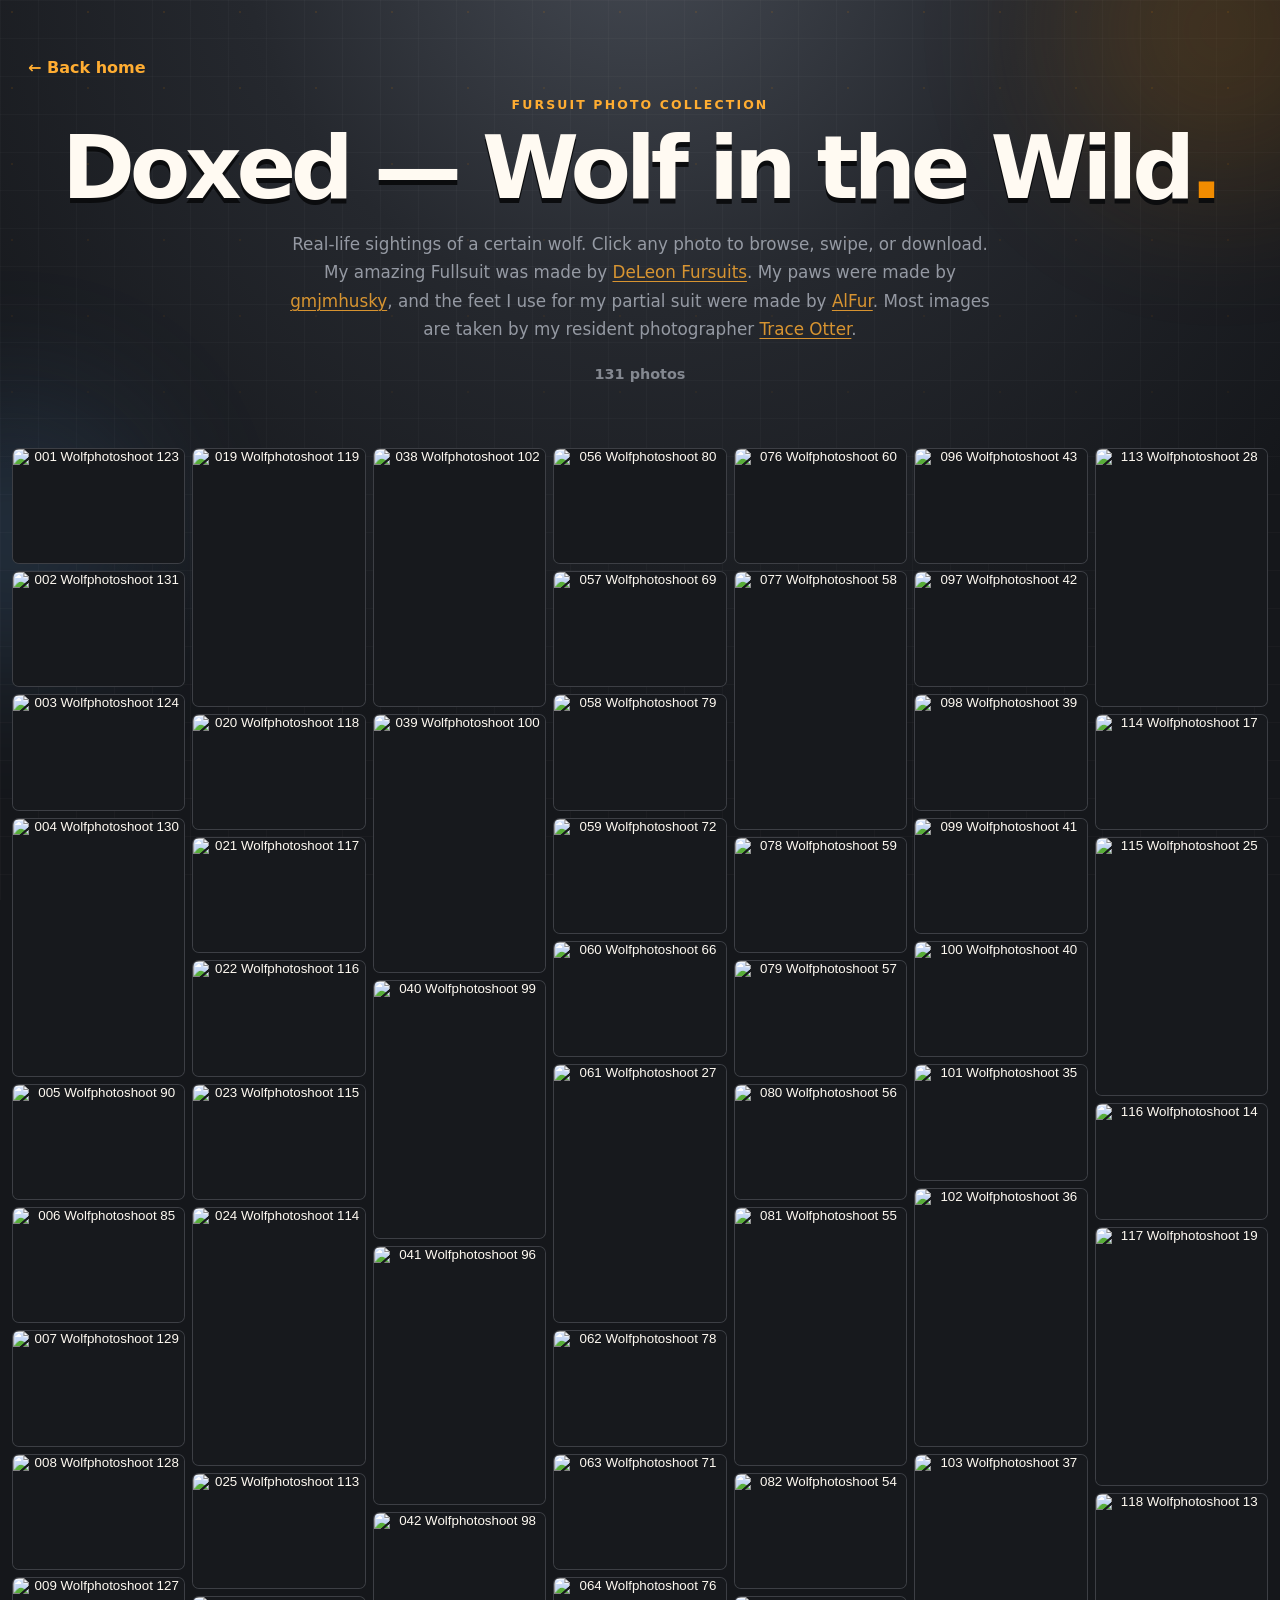
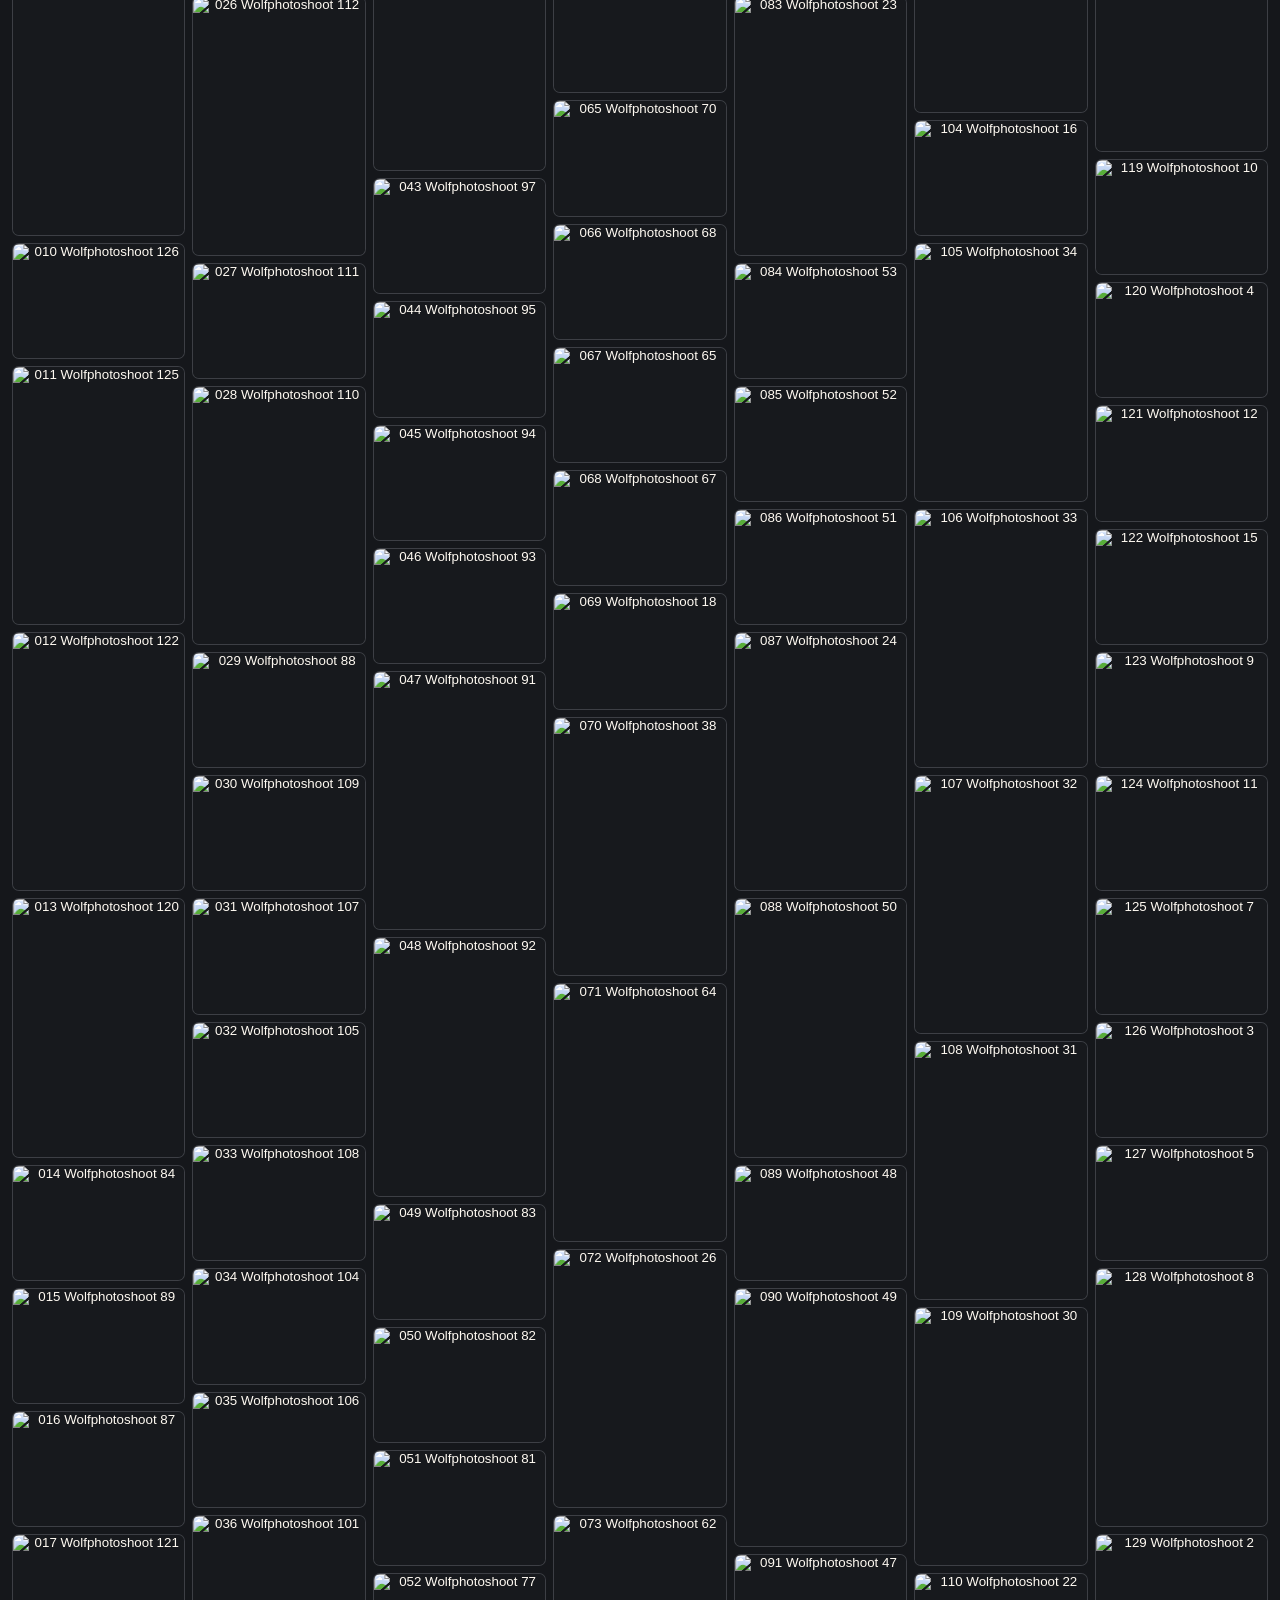
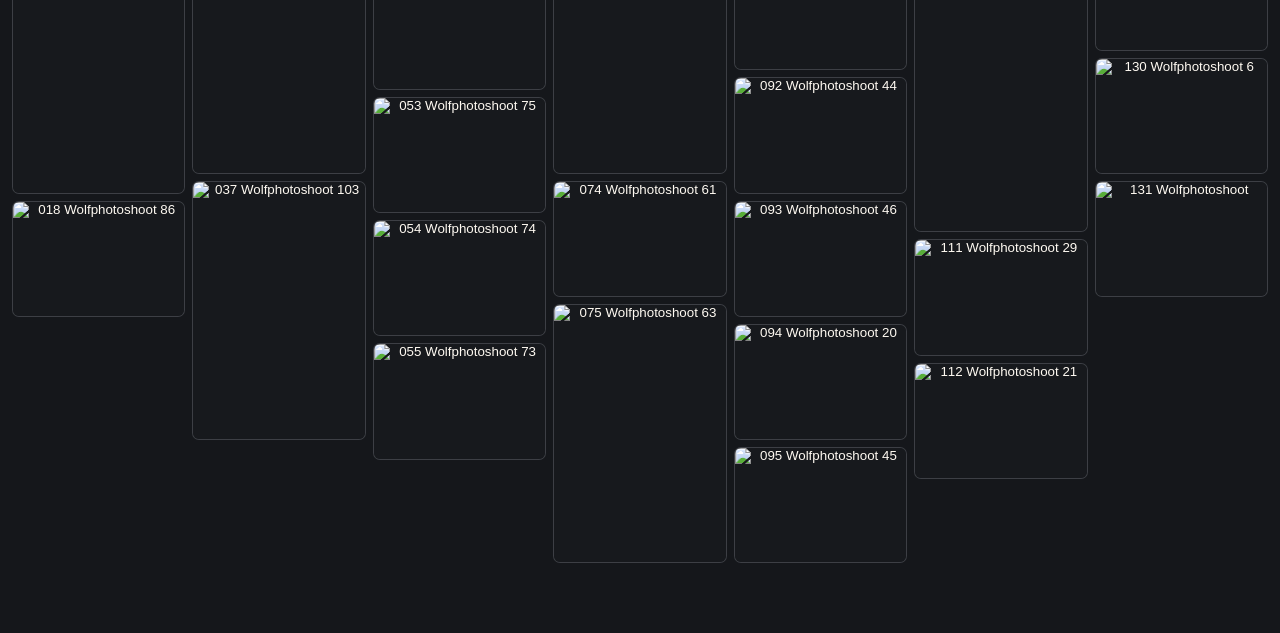
==== commit a8db3a0e: "Credit paws and partial-feet makers in Doxed gallery" ====
--- a/fursuit.html
+++ b/fursuit.html
@@ -19,7 +19,7 @@
       <p class="wild-eyebrow">Fursuit photo collection</p>
       <h1>Doxed — Wolf in the Wild</h1>
       <p>
-        Real-life sightings of a certain wolf. Click any photo to browse, swipe, or download. My amazing suit was made by <span data-artist="deleon-fursuits">DeLeon Fursuits</span>, and most images are taken by my resident photographer <span data-artist="trace-otter">Trace Otter</span>.
+        Real-life sightings of a certain wolf. Click any photo to browse, swipe, or download. My amazing Fullsuit was made by <span data-artist="deleon-fursuits">DeLeon Fursuits</span>. My paws were made by <span data-artist="gmjmhusky">gmjmhusky</span>, and the feet I use for my partial suit were made by <span data-artist="alfur">AlFur</span>. Most images are taken by my resident photographer <span data-artist="trace-otter">Trace Otter</span>.
       </p>
       <p class="wild-count" id="wild-count" aria-live="polite"></p>
     </header>
